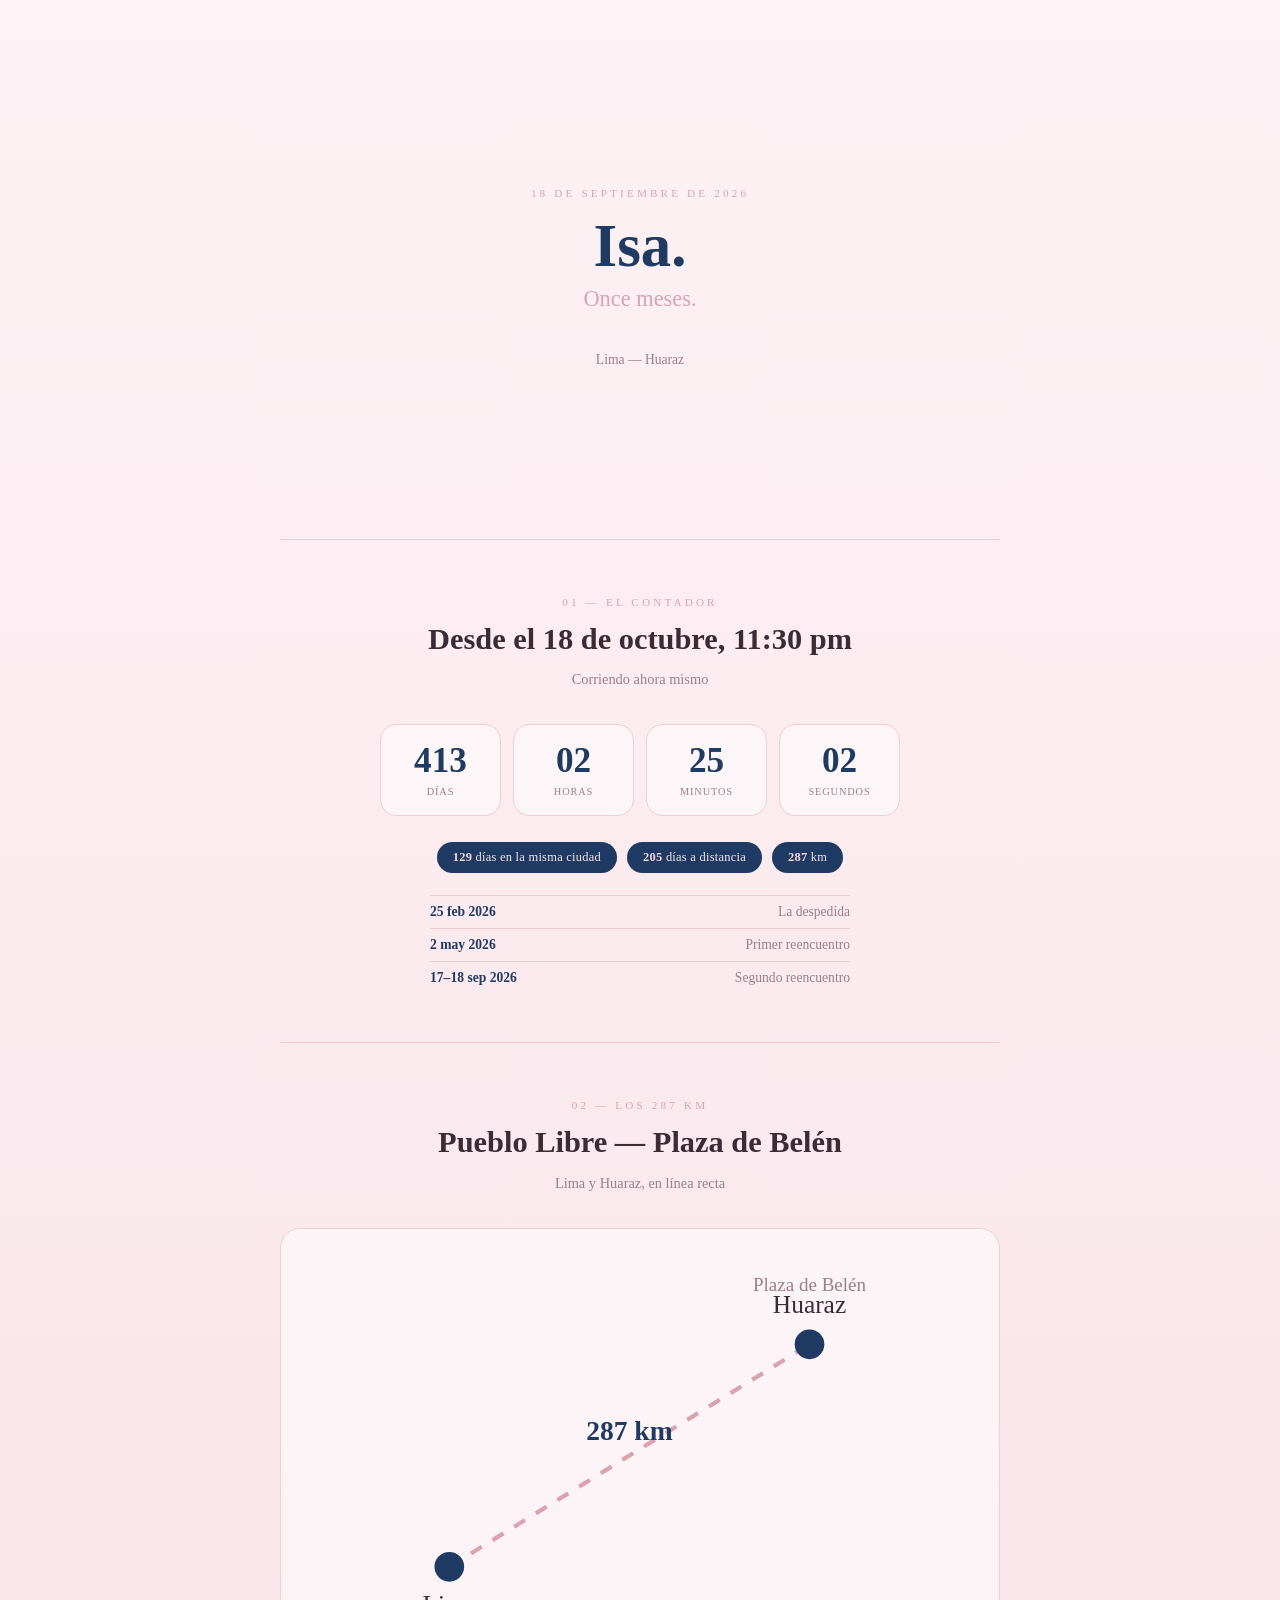
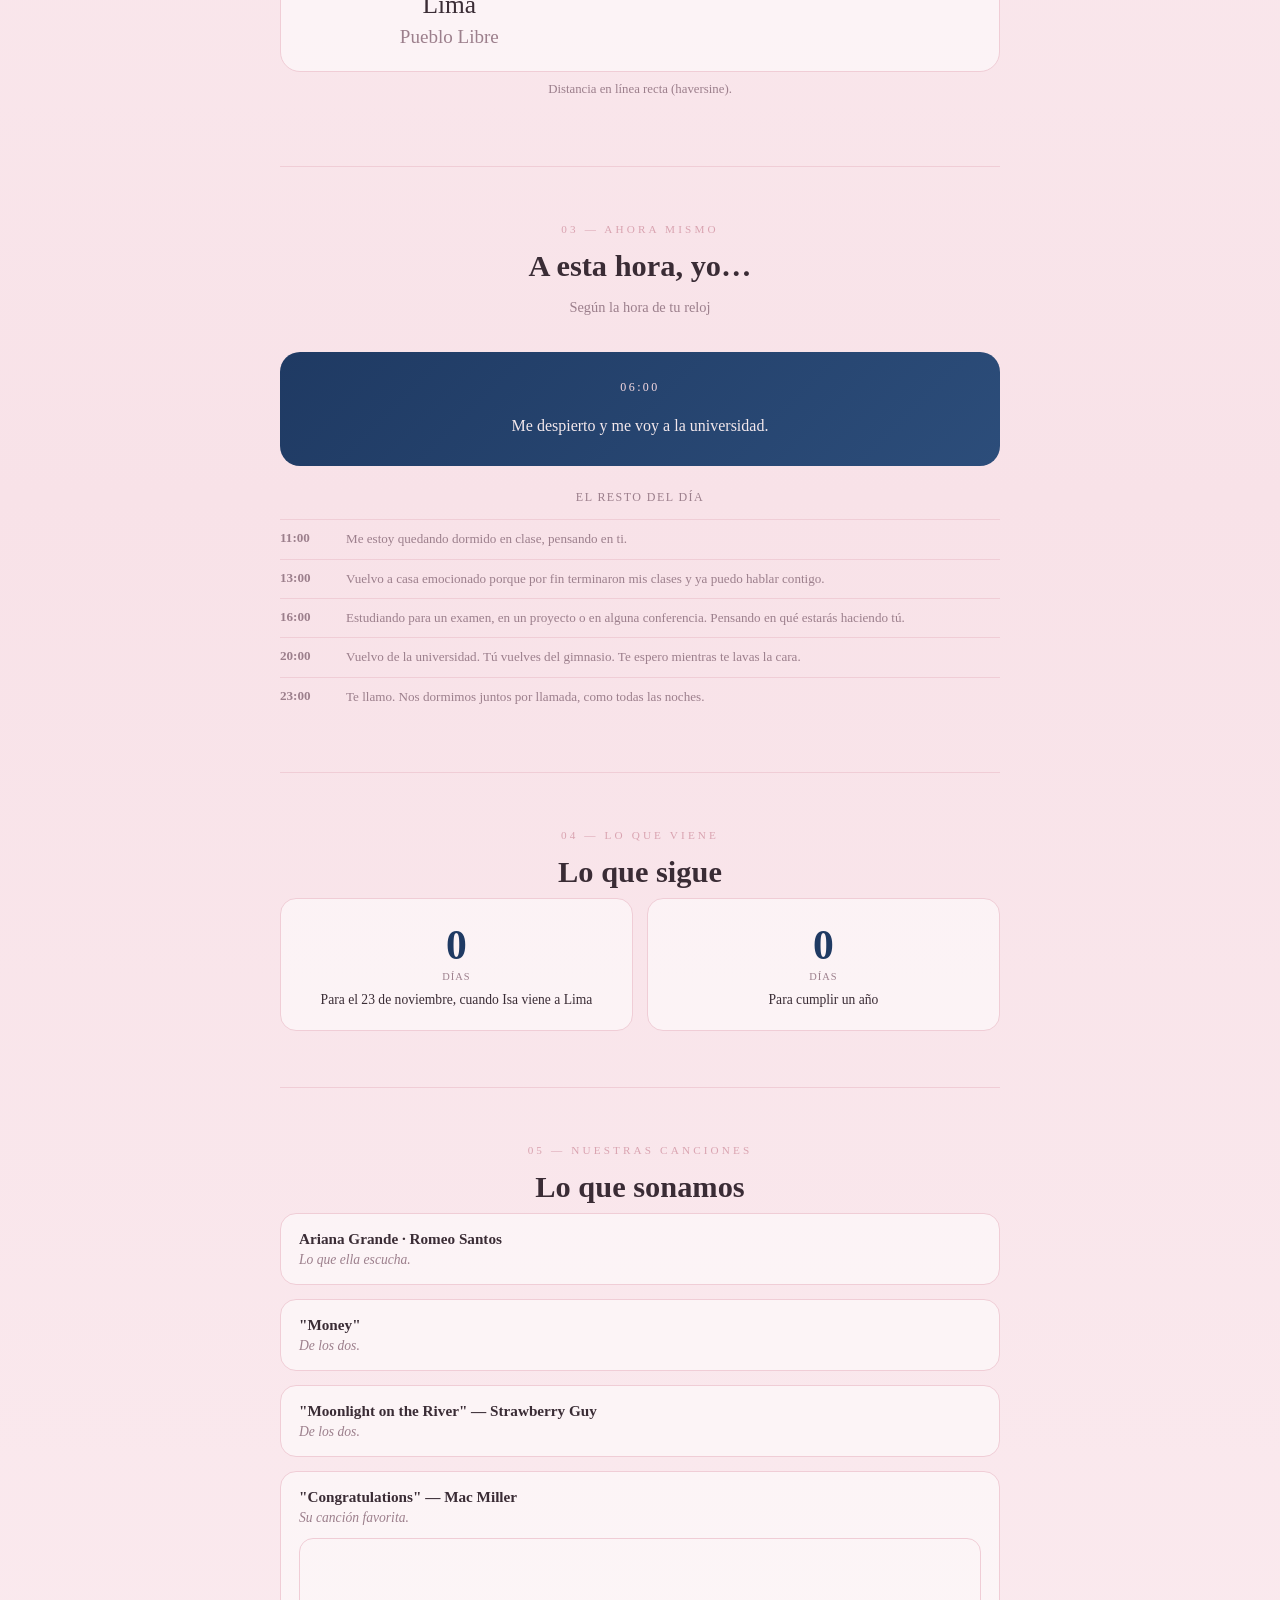
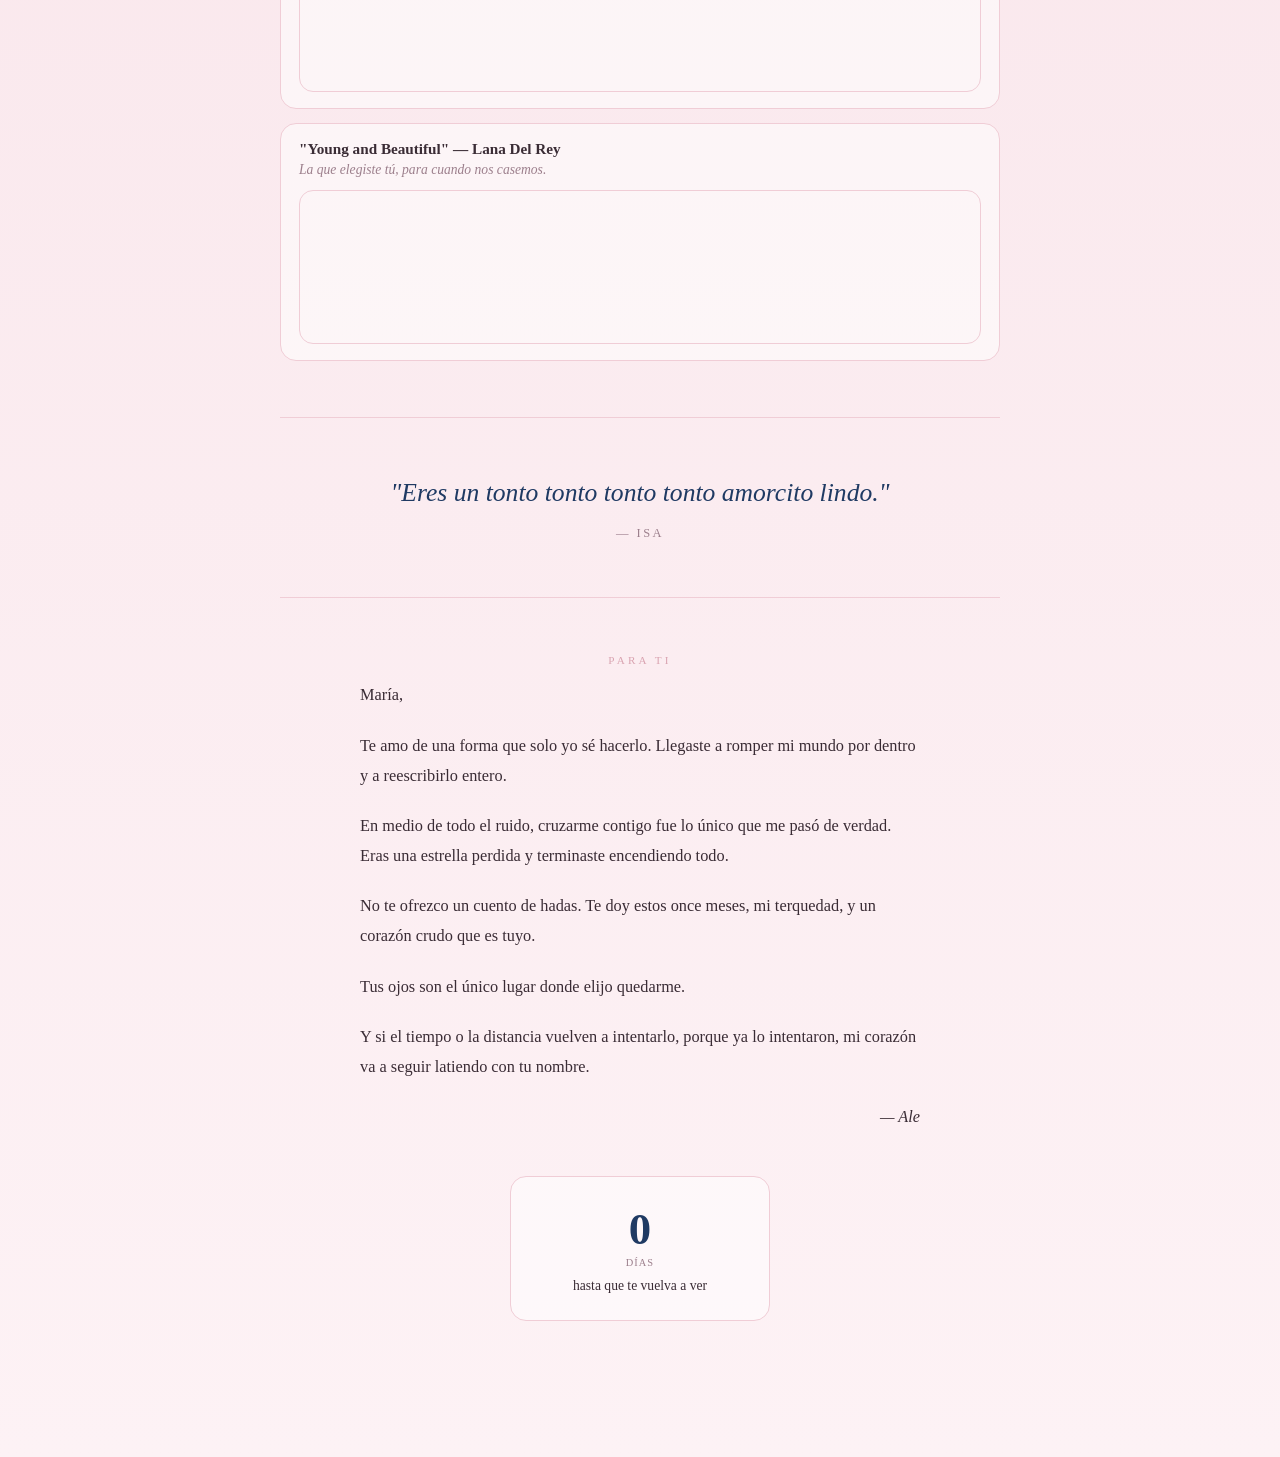
==== index.html @ 58600164 "Rework "ahora mismo" to Ale's side only, add song list, and the letter "Ahora mismo" now shows only " ====
<!DOCTYPE html>
<html lang="es">
<head>
<meta charset="UTF-8">
<meta name="viewport" content="width=device-width, initial-scale=1">
<meta property="og:title" content="Once meses">
<meta property="og:description" content="Para Isa">
<title>Isa — once meses</title>
<style>
  :root{
    --pink-50:#fdf2f5;
    --pink-100:#f8e2e8;
    --pink-border:#f0cdd6;
    --pink-accent:#d9a3b0;
    --ink:#3a2c35;
    --muted:#9c7f8c;
    --blue-deep:#1f3a63;
    --blue-deep-2:#2c4d7a;
    --on-dark-text:#f3e8ec;
    --on-dark-accent:#f6d9e0;
  }
  *{box-sizing:border-box;}
  html,body{margin:0;padding:0;}
  body{
    font-family:'Georgia','Times New Roman',serif;
    background:linear-gradient(180deg,var(--pink-50) 0%,var(--pink-100) 45%,var(--pink-50) 100%);
    color:var(--ink);
    overflow-x:hidden;
    min-height:100vh;
  }

  main{
    max-width:760px;
    margin:0 auto;
    padding:0 20px 80px;
  }

  section{
    padding:56px 0;
    border-bottom:1px solid var(--pink-border);
  }
  section:last-of-type{ border-bottom:none; }

  .eyebrow{
    letter-spacing:0.28em;
    text-transform:uppercase;
    font-size:0.7rem;
    color:var(--pink-accent);
    margin-bottom:14px;
    text-align:center;
  }

  /* ---------- Hero ---------- */
  #hero{
    min-height:60vh;
    display:flex;
    flex-direction:column;
    align-items:center;
    justify-content:center;
    text-align:center;
    padding:60px 0 30px;
  }
  h1.hero-title{
    font-size:clamp(2.4rem,8vw,3.8rem);
    margin:0 0 6px;
    color:var(--blue-deep);
    line-height:1.1;
  }
  .hero-sub{
    font-size:1.4rem;
    color:var(--pink-accent);
    margin:0 0 26px;
  }
  .hero-date{
    font-size:0.85rem;
    color:var(--muted);
  }

  /* ---------- Section headings ---------- */
  h2.section-title{
    text-align:center;
    font-size:clamp(1.4rem,4vw,1.9rem);
    color:var(--ink);
    margin:0 0 8px;
  }
  .section-lead{
    text-align:center;
    color:var(--muted);
    font-size:0.9rem;
    margin-bottom:36px;
  }

  /* ---------- Live counter ---------- */
  #counter-grid{
    display:grid;
    grid-template-columns:repeat(4,1fr);
    gap:12px;
    max-width:520px;
    margin:0 auto;
  }
  .counter-box{
    background:rgba(255,255,255,0.55);
    border:1px solid var(--pink-border);
    border-radius:16px;
    padding:16px 4px;
    text-align:center;
  }
  .counter-num{
    font-size:clamp(1.5rem,5vw,2.2rem);
    font-weight:bold;
    color:var(--blue-deep);
    display:block;
    font-variant-numeric:tabular-nums;
  }
  .counter-label{
    font-size:0.65rem;
    text-transform:uppercase;
    letter-spacing:0.08em;
    color:var(--muted);
    margin-top:4px;
  }
  .fixed-stats{
    display:flex;
    justify-content:center;
    gap:10px;
    flex-wrap:wrap;
    margin-top:26px;
  }
  .fixed-stat{
    background:var(--blue-deep);
    color:var(--on-dark-text);
    border-radius:999px;
    padding:8px 16px;
    font-size:0.78rem;
    letter-spacing:0.02em;
  }
  .fixed-stat b{ color:var(--on-dark-accent); font-variant-numeric:tabular-nums; }

  .hitos-list{
    list-style:none;
    padding:0;
    margin:22px auto 0;
    max-width:420px;
    display:flex;
    flex-direction:column;
    gap:8px;
  }
  .hitos-list li{
    display:flex;
    justify-content:space-between;
    gap:12px;
    font-size:0.85rem;
    border-top:1px solid var(--pink-border);
    padding-top:8px;
  }
  .hitos-list li span:first-child{ color:var(--blue-deep); font-weight:bold; font-variant-numeric:tabular-nums; }
  .hitos-list li span:last-child{ color:var(--muted); text-align:right; }

  /* ---------- Map ---------- */
  .map-wrap{
    background:rgba(255,255,255,0.55);
    border:1px solid var(--pink-border);
    border-radius:20px;
    padding:20px;
  }
  .map-wrap svg{ width:100%; height:auto; display:block; }
  .map-caption{
    text-align:center;
    font-size:0.8rem;
    color:var(--muted);
    margin-top:10px;
  }

  /* ---------- Ahora mismo ---------- */
  .now-current{
    background:linear-gradient(135deg,var(--blue-deep),var(--blue-deep-2));
    border-radius:20px;
    padding:28px 22px;
    color:var(--on-dark-text);
  }
  .now-hour{
    text-align:center;
    font-size:0.75rem;
    letter-spacing:0.2em;
    text-transform:uppercase;
    color:var(--on-dark-accent);
    margin-bottom:18px;
  }
  .now-text{
    margin:0;
    font-size:1rem;
    line-height:1.6;
    text-align:center;
  }
  .now-others{
    margin-top:24px;
  }
  .now-others-title{
    font-size:0.75rem;
    text-transform:uppercase;
    letter-spacing:0.12em;
    color:var(--muted);
    text-align:center;
    margin-bottom:14px;
  }
  .now-row{
    display:grid;
    grid-template-columns:56px 1fr;
    gap:10px;
    align-items:start;
    padding:10px 0;
    border-top:1px solid var(--pink-border);
    font-size:0.82rem;
    color:var(--muted);
  }
  .now-row-hour{
    font-weight:bold;
    font-variant-numeric:tabular-nums;
  }
  .now-row p{ margin:0; line-height:1.4; }

  /* ---------- Canciones ---------- */
  .track-list{
    display:flex;
    flex-direction:column;
    gap:14px;
  }
  .track-item{
    background:rgba(255,255,255,0.55);
    border:1px solid var(--pink-border);
    border-radius:16px;
    padding:16px 18px;
  }
  .track-title{
    font-weight:bold;
    color:var(--ink);
    font-size:0.95rem;
    margin-bottom:4px;
  }
  .track-note{
    color:var(--muted);
    font-size:0.85rem;
    font-style:italic;
  }
  .spotify-embed-wrap{
    border-radius:14px;
    overflow:hidden;
    max-width:100%;
    border:1px solid var(--pink-border);
    margin-top:12px;
  }
  .spotify-embed-wrap iframe{
    width:100%;
    max-width:100%;
    height:152px;
    border:0;
    display:block;
  }

  /* ---------- Lo que viene ---------- */
  .countdown-grid{
    display:grid;
    grid-template-columns:1fr 1fr;
    gap:14px;
  }
  .countdown-box{
    background:rgba(255,255,255,0.55);
    border:1px solid var(--pink-border);
    border-radius:16px;
    padding:22px 14px;
    text-align:center;
  }
  .countdown-num{
    font-size:clamp(1.8rem,6vw,2.6rem);
    font-weight:bold;
    color:var(--blue-deep);
    font-variant-numeric:tabular-nums;
    display:block;
  }
  .countdown-unit{
    font-size:0.65rem;
    text-transform:uppercase;
    letter-spacing:0.1em;
    color:var(--muted);
    margin:2px 0 10px;
  }
  .countdown-label{
    font-size:0.85rem;
    color:var(--ink);
  }

  /* ---------- La carta ---------- */
  .letter-card{
    max-width:560px;
    margin:0 auto;
  }
  .letter-card p{
    font-size:1.02rem;
    line-height:1.85;
    color:var(--ink);
    margin:0 0 20px;
  }
  .letter-sign{
    text-align:right;
    font-style:italic;
    color:var(--blue-deep);
    margin-top:24px;
  }
  .closing-countdown{
    max-width:260px;
    margin:44px auto 0;
    background:rgba(255,255,255,0.55);
    border:1px solid var(--pink-border);
    border-radius:16px;
    padding:26px 18px;
    text-align:center;
  }
  .closing-countdown .countdown-num{
    font-size:clamp(2rem,7vw,2.8rem);
  }

  /* ---------- Frase de Isa ---------- */
  .isa-quote{
    margin:0;
    text-align:center;
    font-style:italic;
    font-size:clamp(1.2rem,4.5vw,1.6rem);
    line-height:1.5;
    color:var(--blue-deep);
    max-width:520px;
    margin:0 auto;
  }
  .quote-attr{
    text-align:center;
    margin:14px 0 0;
    font-size:0.78rem;
    text-transform:uppercase;
    letter-spacing:0.2em;
    color:var(--muted);
  }

  @media (max-width:480px){
    .now-row{ grid-template-columns:44px 1fr; }
  }
</style>
</head>
<body>

<main>

  <!-- ================= HERO (mínimo, de contexto) ================= -->
  <section id="hero">
    <div class="eyebrow">18 de septiembre de 2026</div>
    <h1 class="hero-title">Isa.</h1>
    <p class="hero-sub">Once meses.</p>
    <p class="hero-date">Lima — Huaraz</p>
  </section>

  <!-- ================= CONTADOR EN VIVO + CIFRAS FIJAS ================= -->
  <section id="counter">
    <div class="eyebrow">01 — El contador</div>
    <h2 class="section-title">Desde el 18 de octubre, 11:30 pm</h2>
    <p class="section-lead">Corriendo ahora mismo</p>
    <div id="counter-grid">
      <div class="counter-box"><span class="counter-num" id="c-days">—</span><span class="counter-label">Días</span></div>
      <div class="counter-box"><span class="counter-num" id="c-hours">—</span><span class="counter-label">Horas</span></div>
      <div class="counter-box"><span class="counter-num" id="c-mins">—</span><span class="counter-label">Minutos</span></div>
      <div class="counter-box"><span class="counter-num" id="c-secs">—</span><span class="counter-label">Segundos</span></div>
    </div>
    <div class="fixed-stats">
      <span class="fixed-stat"><b id="stat-same">129</b> días en la misma ciudad</span>
      <span class="fixed-stat"><b id="stat-far">205</b> días a distancia</span>
      <span class="fixed-stat"><b id="stat-km">287</b> km</span>
    </div>
    <ul class="hitos-list">
      <li><span>25 feb 2026</span><span>La despedida</span></li>
      <li><span>2 may 2026</span><span>Primer reencuentro</span></li>
      <li><span>17–18 sep 2026</span><span>Segundo reencuentro</span></li>
    </ul>
  </section>

  <!-- ================= MAPA ================= -->
  <section id="map">
    <div class="eyebrow">02 — Los 287 km</div>
    <h2 class="section-title">Pueblo Libre — Plaza de Belén</h2>
    <p class="section-lead">Lima y Huaraz, en línea recta</p>
    <div class="map-wrap">
      <svg viewBox="0 0 320 190" xmlns="http://www.w3.org/2000/svg" role="img" aria-label="Mapa esquemático entre Lima y Huaraz, 287 kilómetros de distancia">
        <line x1="70" y1="150" x2="240" y2="45" stroke="#d9a3b0" stroke-width="2" stroke-dasharray="6 6"/>
        <circle cx="70" cy="150" r="7" fill="#1f3a63"/>
        <circle cx="240" cy="45" r="7" fill="#1f3a63"/>
        <text x="70" y="172" text-anchor="middle" font-family="Georgia, serif" font-size="12" fill="#3a2c35">Lima</text>
        <text x="70" y="186" text-anchor="middle" font-family="Georgia, serif" font-size="9" fill="#9c7f8c">Pueblo Libre</text>
        <text x="240" y="30" text-anchor="middle" font-family="Georgia, serif" font-size="12" fill="#3a2c35">Huaraz</text>
        <text x="240" y="20" text-anchor="middle" font-family="Georgia, serif" font-size="9" fill="#9c7f8c">Plaza de Belén</text>
        <text id="map-distance-label" x="155" y="90" text-anchor="middle" font-family="Georgia, serif" font-size="13" font-weight="bold" fill="#1f3a63">287 km</text>
      </svg>
    </div>
    <p class="map-caption">Distancia en línea recta (haversine).</p>
  </section>

  <!-- ================= AHORA MISMO ================= -->
  <!-- Solo el lado de Ale, a pedido suyo: no sabe con certeza qué hace Isa a
       cada hora y no quiere inventarlo. La constante es que piensa en ella. -->
  <section id="now">
    <div class="eyebrow">03 — Ahora mismo</div>
    <h2 class="section-title">A esta hora, yo…</h2>
    <p class="section-lead">Según la hora de tu reloj</p>
    <div class="now-current">
      <div class="now-hour" id="now-hour-label">—</div>
      <p class="now-text" id="now-texto">—</p>
    </div>
    <div class="now-others">
      <div class="now-others-title">El resto del día</div>
      <div id="now-others-list"></div>
    </div>
  </section>

  <!-- ================= LO QUE VIENE ================= -->
  <!-- Prohibición 0b del briefing: nada de los planes de la visita de noviembre,
       ni insinuado. Solo se muestra la fecha y los días que faltan. -->
  <section id="whats-next">
    <div class="eyebrow">04 — Lo que viene</div>
    <h2 class="section-title">Lo que sigue</h2>
    <div class="countdown-grid">
      <div class="countdown-box">
        <span class="countdown-num" id="cd-reunion">—</span>
        <div class="countdown-unit">días</div>
        <div class="countdown-label">Para el 23 de noviembre, cuando Isa viene a Lima</div>
      </div>
      <div class="countdown-box">
        <span class="countdown-num" id="cd-anio">—</span>
        <div class="countdown-unit">días</div>
        <div class="countdown-label">Para cumplir un año</div>
      </div>
    </div>
  </section>

  <!-- ================= CANCIONES ================= -->
  <!-- Track IDs de Spotify verificados uno por uno. "Money" y "Moonlight on the
       River" (Strawberry Guy) no se pudieron confirmar con certeza en Spotify
       (hay varios títulos iguales de otros artistas), así que quedan como texto
       en vez de arriesgar un embed equivocado. Sin autoplay en ningún caso. -->
  <section id="music">
    <div class="eyebrow">05 — Nuestras canciones</div>
    <h2 class="section-title">Lo que sonamos</h2>
    <div class="track-list">
      <div class="track-item">
        <div class="track-title">Ariana Grande · Romeo Santos</div>
        <div class="track-note">Lo que ella escucha.</div>
      </div>
      <!-- [PENDIENTE] No se pudo confirmar con certeza cuál "Money" en Spotify
           (hay varias canciones con ese título, de distintos artistas). -->
      <div class="track-item">
        <div class="track-title">"Money"</div>
        <div class="track-note">De los dos.</div>
      </div>
      <!-- [PENDIENTE] No se encontró con certeza esta canción de Strawberry Guy
           en Spotify (aparece una de Mac DeMarco con el mismo nombre, pero es
           de otro artista). Confirmar el link exacto antes de publicar. -->
      <div class="track-item">
        <div class="track-title">"Moonlight on the River" — Strawberry Guy</div>
        <div class="track-note">De los dos.</div>
      </div>
      <div class="track-item">
        <div class="track-title">"Congratulations" — Mac Miller</div>
        <div class="track-note">Su canción favorita.</div>
        <div class="spotify-embed-wrap">
          <iframe
            src="https://open.spotify.com/embed/track/0ZgD0Gm06UGqQhbaBfKG9Z"
            width="100%" height="152" frameborder="0"
            allow="encrypted-media" loading="lazy"
            title="Congratulations (feat. Bilal) — Mac Miller, en Spotify">
          </iframe>
        </div>
      </div>
      <div class="track-item">
        <div class="track-title">"Young and Beautiful" — Lana Del Rey</div>
        <div class="track-note">La que elegiste tú, para cuando nos casemos.</div>
        <div class="spotify-embed-wrap">
          <iframe
            src="https://open.spotify.com/embed/track/21EyMVJf9gq0nIfaBhSGiF"
            width="100%" height="152" frameborder="0"
            allow="encrypted-media" loading="lazy"
            title="Young and Beautiful — Lana Del Rey, en Spotify">
          </iframe>
        </div>
      </div>
    </div>
  </section>

  <!-- ================= FRASE DE ISA ================= -->
  <!-- Briefing sección 6: frase textual de Isa, tal cual la escribió por WhatsApp.
       No corregir puntuación ni repeticiones. -->
  <section id="quote">
    <blockquote class="isa-quote">"Eres un tonto tonto tonto tonto amorcito lindo."</blockquote>
    <p class="quote-attr">— Isa</p>
  </section>

  <!-- ================= LA CARTA (cierre de la página) ================= -->
  <!-- Texto final dado por Ale tal cual, sin editar. -->
  <section id="letter">
    <div class="eyebrow">Para ti</div>
    <div class="letter-card">
      <p>María,</p>
      <p>Te amo de una forma que solo yo sé hacerlo. Llegaste a romper mi mundo por dentro y a reescribirlo entero.</p>
      <p>En medio de todo el ruido, cruzarme contigo fue lo único que me pasó de verdad. Eras una estrella perdida y terminaste encendiendo todo.</p>
      <p>No te ofrezco un cuento de hadas. Te doy estos once meses, mi terquedad, y un corazón crudo que es tuyo.</p>
      <p>Tus ojos son el único lugar donde elijo quedarme.</p>
      <p>Y si el tiempo o la distancia vuelven a intentarlo, porque ya lo intentaron, mi corazón va a seguir latiendo con tu nombre.</p>
      <p class="letter-sign">— Ale</p>
    </div>
    <div class="closing-countdown">
      <span class="countdown-num" id="cd-closing">—</span>
      <div class="countdown-unit">días</div>
      <div class="countdown-label">hasta que te vuelva a ver</div>
    </div>
  </section>

</main>

<script>
  // ---------------------------------------------------------------
  // Datos duros del briefing (no recalcular, no redondear distinto)
  // ---------------------------------------------------------------
  const LIMA   = { lat: -12.0728, lon: -77.0680 }; // Pueblo Libre
  const HUARAZ = { lat:  -9.5320, lon: -77.5295 }; // Plaza de Belén
  // Distancia en línea recta (haversine): 287.0 km / 286 985 metros
  const DISTANCIA_KM = 287.0;
  const DIAS_MISMA_CIUDAD = 129;
  const DIAS_DISTANCIA = 205;

  document.getElementById('stat-same').textContent = DIAS_MISMA_CIUDAD;
  document.getElementById('stat-far').textContent = DIAS_DISTANCIA;
  document.getElementById('stat-km').textContent = DISTANCIA_KM.toFixed(0);
  document.getElementById('map-distance-label').textContent = DISTANCIA_KM.toFixed(0) + ' km';

  // ---------------------------------------------------------------
  // Contador en vivo, desde el inicio de la relación, hora de Perú fija
  // ---------------------------------------------------------------
  const START = new Date('2025-10-18T23:30:00-05:00');

  function pad(n){ return String(n).padStart(2,'0'); }

  function updateMainCounter(){
    const now = new Date();
    let diffMs = now - START;
    if(diffMs < 0) diffMs = 0;
    const totalSeconds = Math.floor(diffMs / 1000);
    const days = Math.floor(totalSeconds / 86400);
    const hours = Math.floor((totalSeconds % 86400) / 3600);
    const mins = Math.floor((totalSeconds % 3600) / 60);
    const secs = totalSeconds % 60;
    document.getElementById('c-days').textContent = days;
    document.getElementById('c-hours').textContent = pad(hours);
    document.getElementById('c-mins').textContent = pad(mins);
    document.getElementById('c-secs').textContent = pad(secs);
  }
  updateMainCounter(); // valor calculado de inmediato, sin esperar el primer setInterval
  setInterval(updateMainCounter, 1000);

  // ---------------------------------------------------------------
  // Ahora mismo — solo el lado de Ale (a pedido suyo), según la hora
  // real del visitante. La constante en cada bloque: piensa en ella.
  // ---------------------------------------------------------------
  const rutina = [
    { hora: 6,  texto: "Me despierto y me voy a la universidad." },
    { hora: 11, texto: "Me estoy quedando dormido en clase, pensando en ti." },
    { hora: 13, texto: "Vuelvo a casa emocionado porque por fin terminaron mis clases y ya puedo hablar contigo." },
    { hora: 16, texto: "Estudiando para un examen, en un proyecto o en alguna conferencia. Pensando en qué estarás haciendo tú." },
    { hora: 20, texto: "Vuelvo de la universidad. Tú vuelves del gimnasio. Te espero mientras te lavas la cara." },
    { hora: 23, texto: "Te llamo. Nos dormimos juntos por llamada, como todas las noches." },
  ];

  function getCurrentBlock(h){
    let current = rutina[rutina.length - 1]; // antes de las 6am sigue corriendo el bloque de las 23:00
    for(let i = 0; i < rutina.length; i++){
      if(rutina[i].hora <= h) current = rutina[i];
      else break;
    }
    return current;
  }

  function renderNow(){
    const h = new Date().getHours();
    const current = getCurrentBlock(h);

    document.getElementById('now-hour-label').textContent = pad(current.hora) + ':00';
    document.getElementById('now-texto').textContent = current.texto;

    const othersEl = document.getElementById('now-others-list');
    othersEl.innerHTML = '';
    rutina.filter(r => r.hora !== current.hora).forEach(r => {
      const row = document.createElement('div');
      row.className = 'now-row';
      const hourEl = document.createElement('div');
      hourEl.className = 'now-row-hour';
      hourEl.textContent = pad(r.hora) + ':00';
      const textEl = document.createElement('p');
      textEl.textContent = r.texto;
      row.appendChild(hourEl);
      row.appendChild(textEl);
      othersEl.appendChild(row);
    });
  }
  renderNow();
  setInterval(renderNow, 60 * 1000);

  // ---------------------------------------------------------------
  // Lo que viene — cuentas regresivas, fechas confirmadas del briefing
  // ---------------------------------------------------------------
  const REENCUENTRO = new Date('2026-11-23T00:00:00-05:00');
  const UN_ANIO = new Date('2026-10-18T23:30:00-05:00');

  function daysUntil(target){
    const now = new Date();
    const diff = target - now;
    if(diff <= 0) return 0;
    return Math.ceil(diff / (1000 * 60 * 60 * 24));
  }

  function updateCountdowns(){
    document.getElementById('cd-reunion').textContent = daysUntil(REENCUENTRO);
    document.getElementById('cd-anio').textContent = daysUntil(UN_ANIO);
    document.getElementById('cd-closing').textContent = daysUntil(REENCUENTRO);
  }
  updateCountdowns();
  setInterval(updateCountdowns, 60 * 1000);
</script>

</body>
</html>
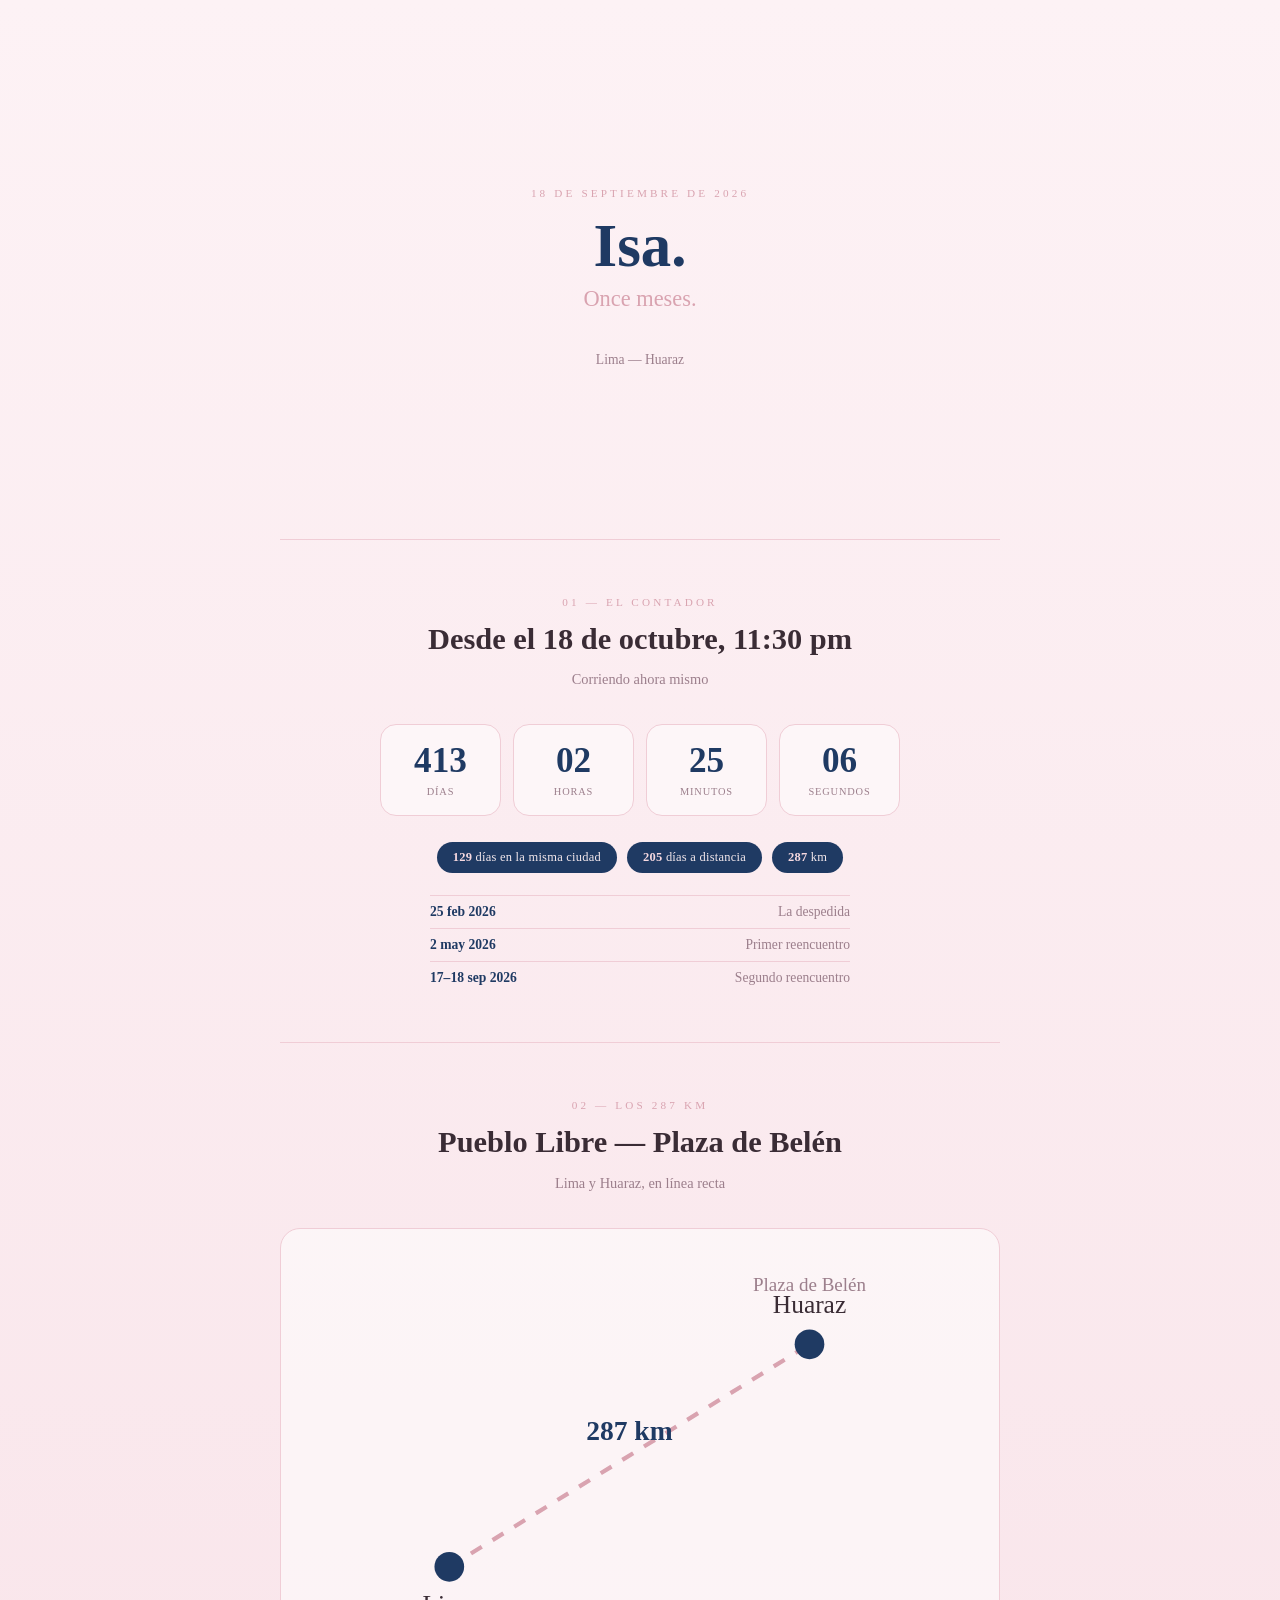
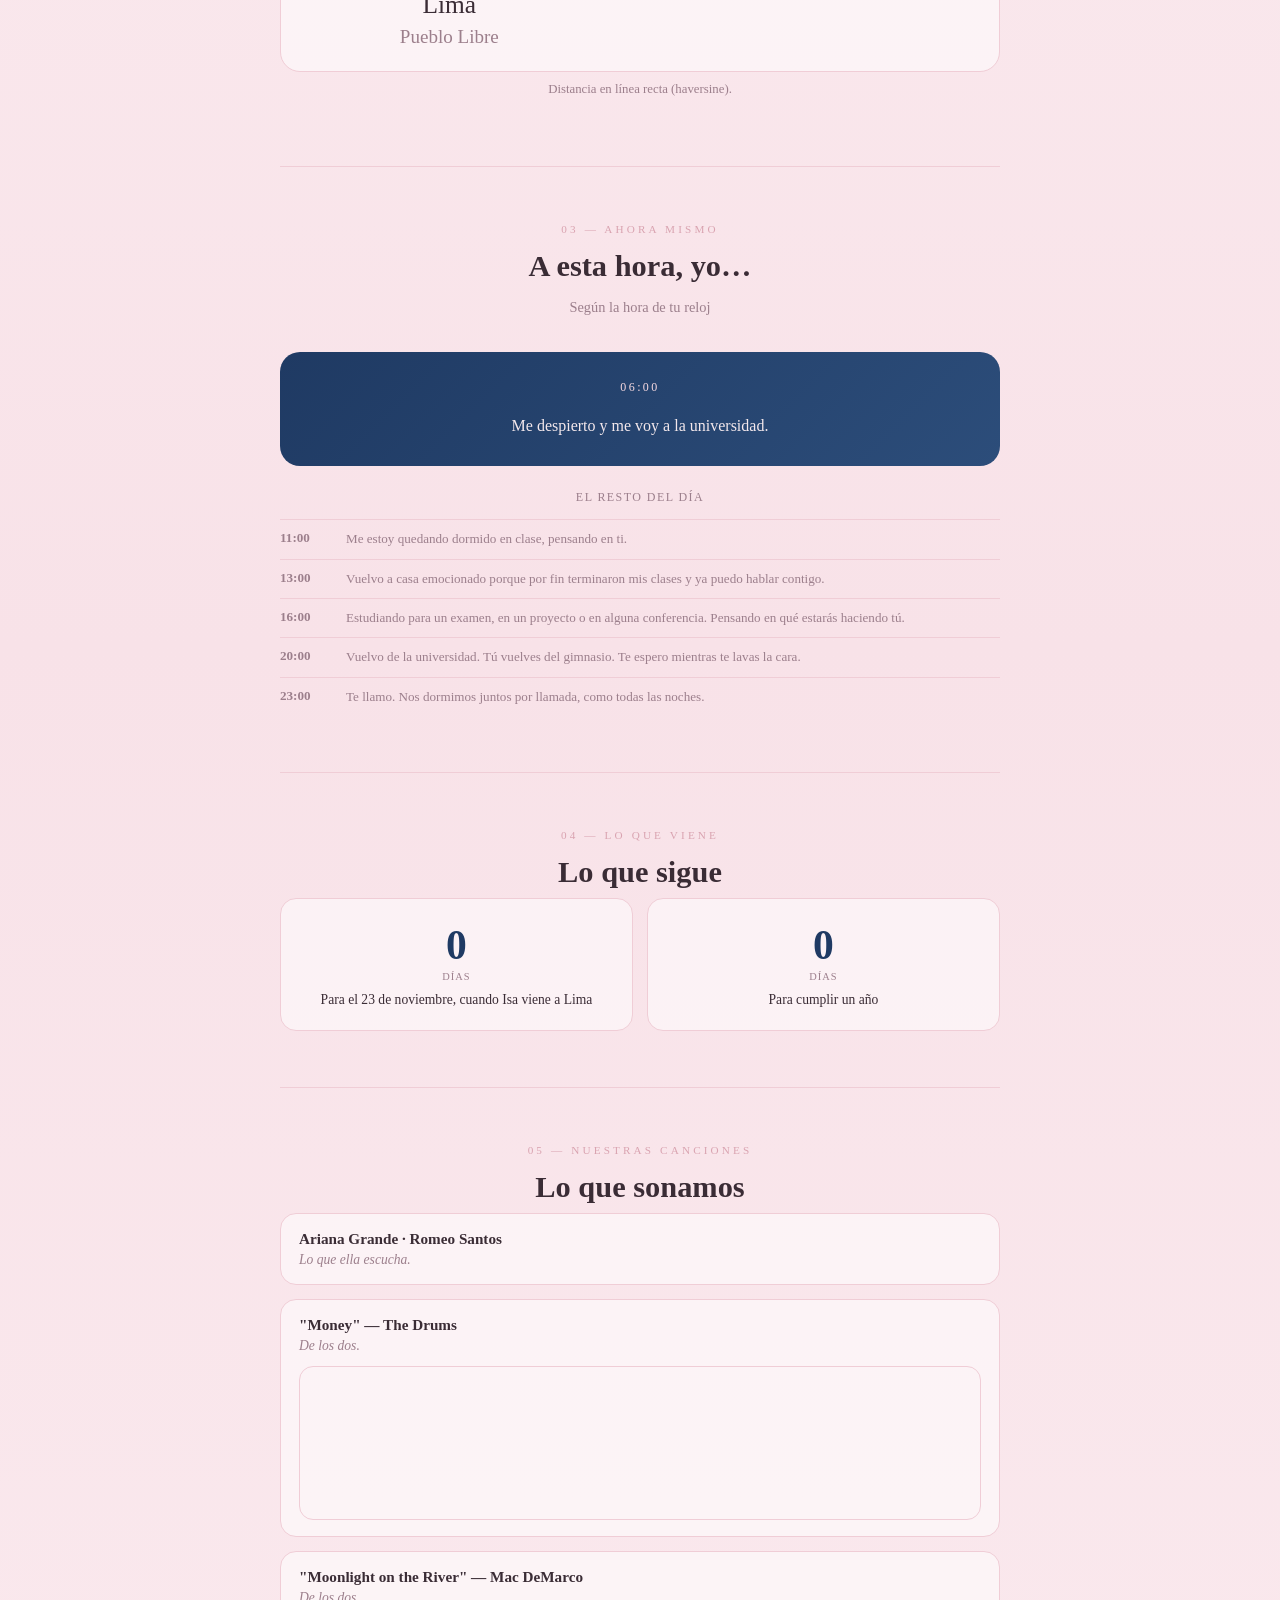
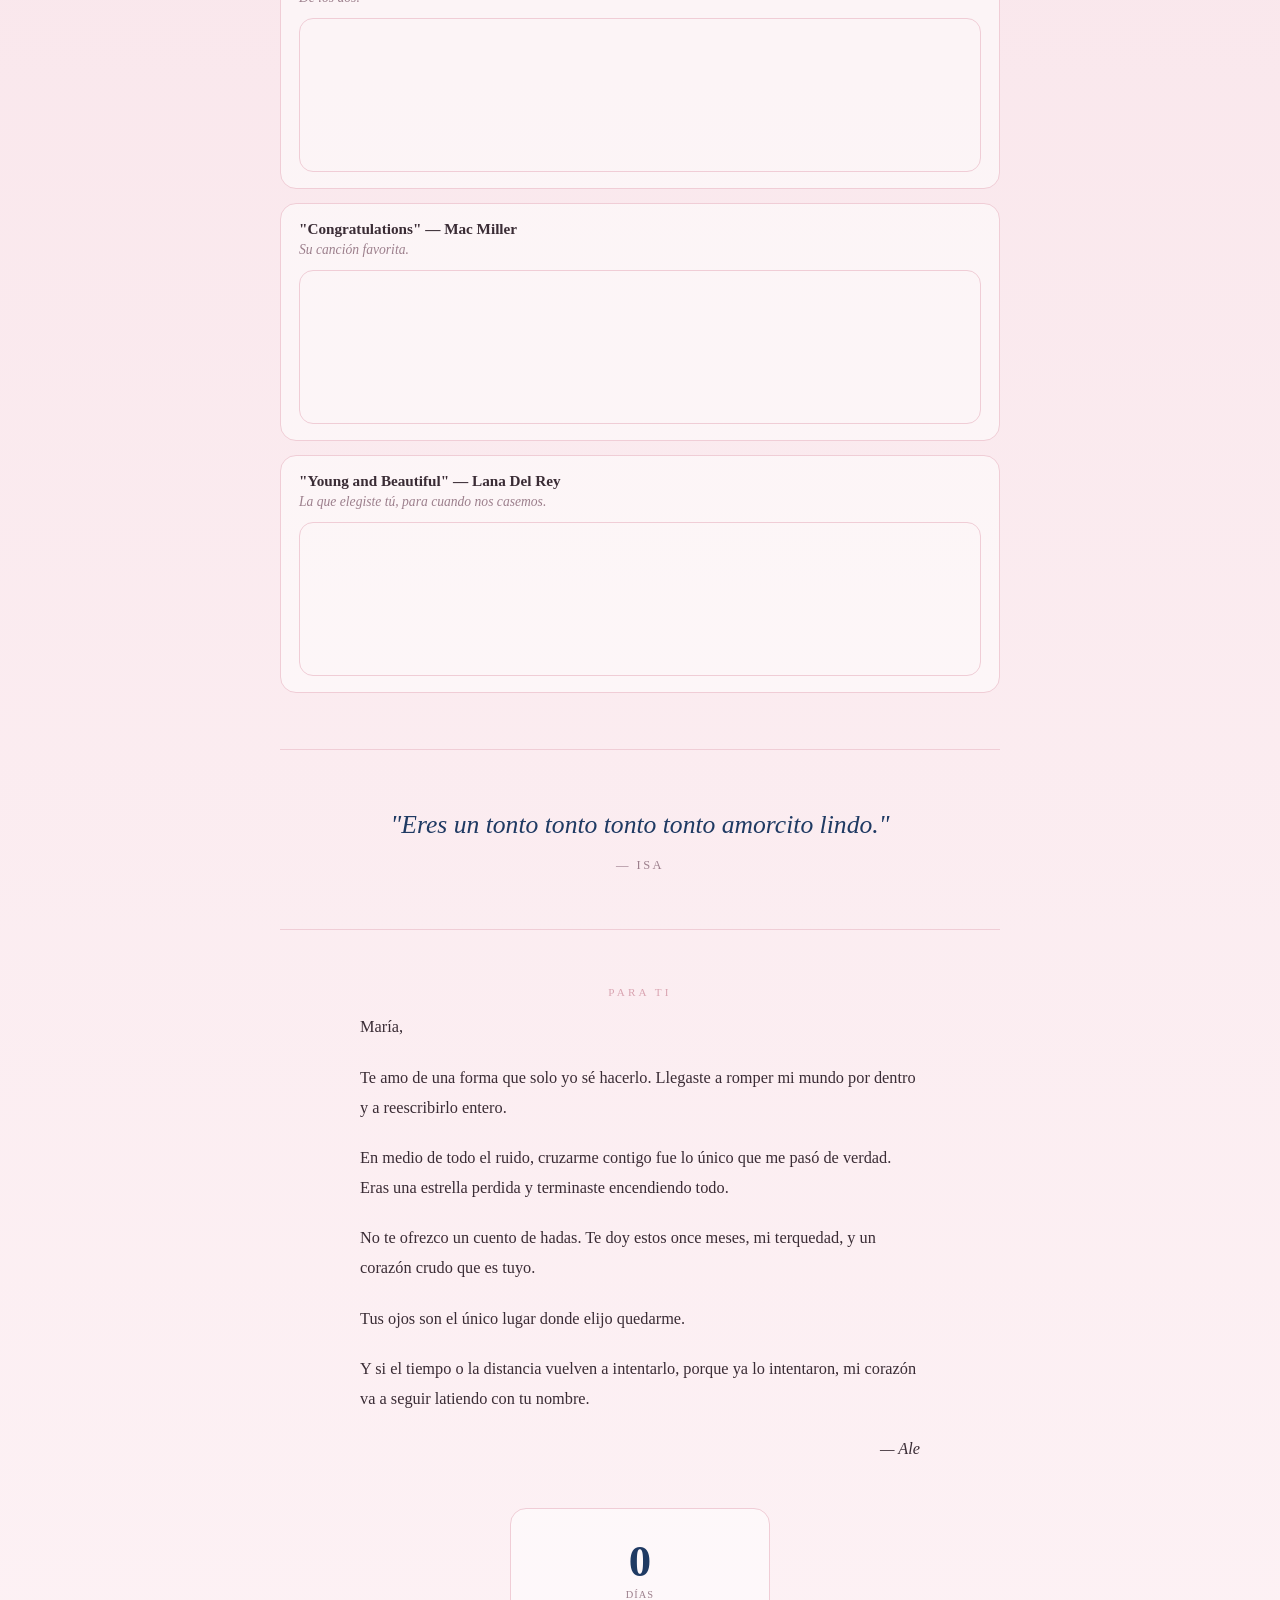
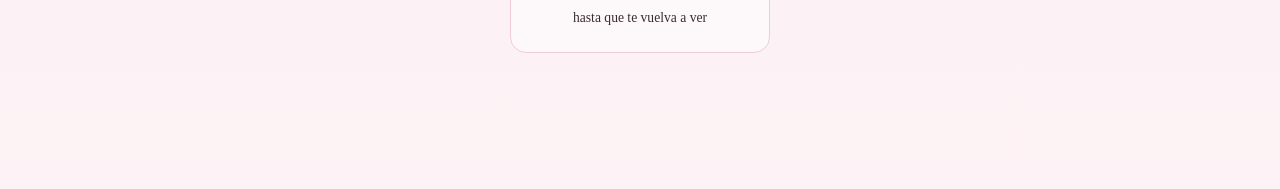
==== commit ace11a41: "Confirm artists for the two remaining tracks and embed them "Moonlight on the River" is Mac DeMarco'" ====
--- a/index.html
+++ b/index.html
@@ -437,10 +437,7 @@
   </section>
 
   <!-- ================= CANCIONES ================= -->
-  <!-- Track IDs de Spotify verificados uno por uno. "Money" y "Moonlight on the
-       River" (Strawberry Guy) no se pudieron confirmar con certeza en Spotify
-       (hay varios títulos iguales de otros artistas), así que quedan como texto
-       en vez de arriesgar un embed equivocado. Sin autoplay en ningún caso. -->
+  <!-- Track IDs de Spotify verificados uno por uno. Sin autoplay en ningún caso. -->
   <section id="music">
     <div class="eyebrow">05 — Nuestras canciones</div>
     <h2 class="section-title">Lo que sonamos</h2>
@@ -449,18 +446,29 @@
         <div class="track-title">Ariana Grande · Romeo Santos</div>
         <div class="track-note">Lo que ella escucha.</div>
       </div>
-      <!-- [PENDIENTE] No se pudo confirmar con certeza cuál "Money" en Spotify
-           (hay varias canciones con ese título, de distintos artistas). -->
       <div class="track-item">
-        <div class="track-title">"Money"</div>
+        <div class="track-title">"Money" — The Drums</div>
         <div class="track-note">De los dos.</div>
+        <div class="spotify-embed-wrap">
+          <iframe
+            src="https://open.spotify.com/embed/track/6ZaBcBJgeF83dFQZoMfXDk"
+            width="100%" height="152" frameborder="0"
+            allow="encrypted-media" loading="lazy"
+            title="Money — The Drums, en Spotify">
+          </iframe>
+        </div>
       </div>
-      <!-- [PENDIENTE] No se encontró con certeza esta canción de Strawberry Guy
-           en Spotify (aparece una de Mac DeMarco con el mismo nombre, pero es
-           de otro artista). Confirmar el link exacto antes de publicar. -->
       <div class="track-item">
-        <div class="track-title">"Moonlight on the River" — Strawberry Guy</div>
+        <div class="track-title">"Moonlight on the River" — Mac DeMarco</div>
         <div class="track-note">De los dos.</div>
+        <div class="spotify-embed-wrap">
+          <iframe
+            src="https://open.spotify.com/embed/track/2fhOljbX79loRcdl47SFye"
+            width="100%" height="152" frameborder="0"
+            allow="encrypted-media" loading="lazy"
+            title="Moonlight on the River — Mac DeMarco, en Spotify">
+          </iframe>
+        </div>
       </div>
       <div class="track-item">
         <div class="track-title">"Congratulations" — Mac Miller</div>
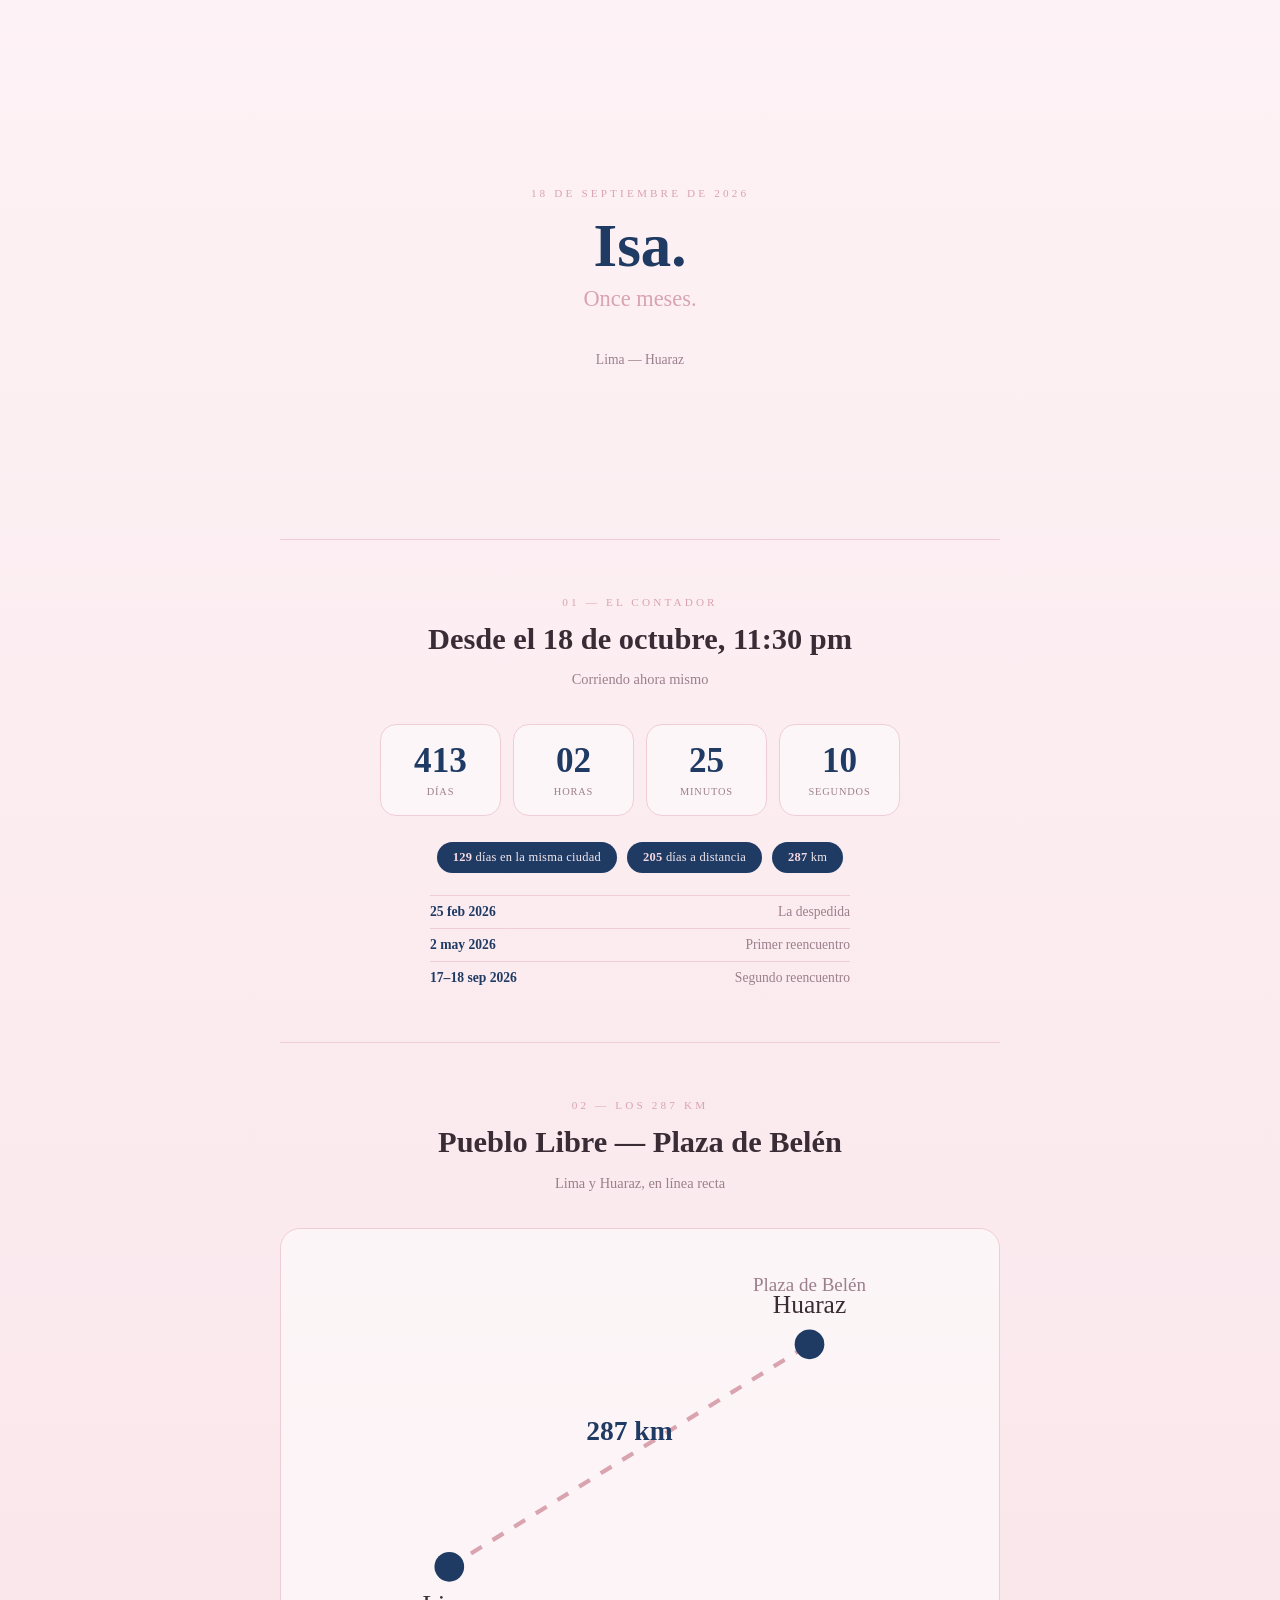
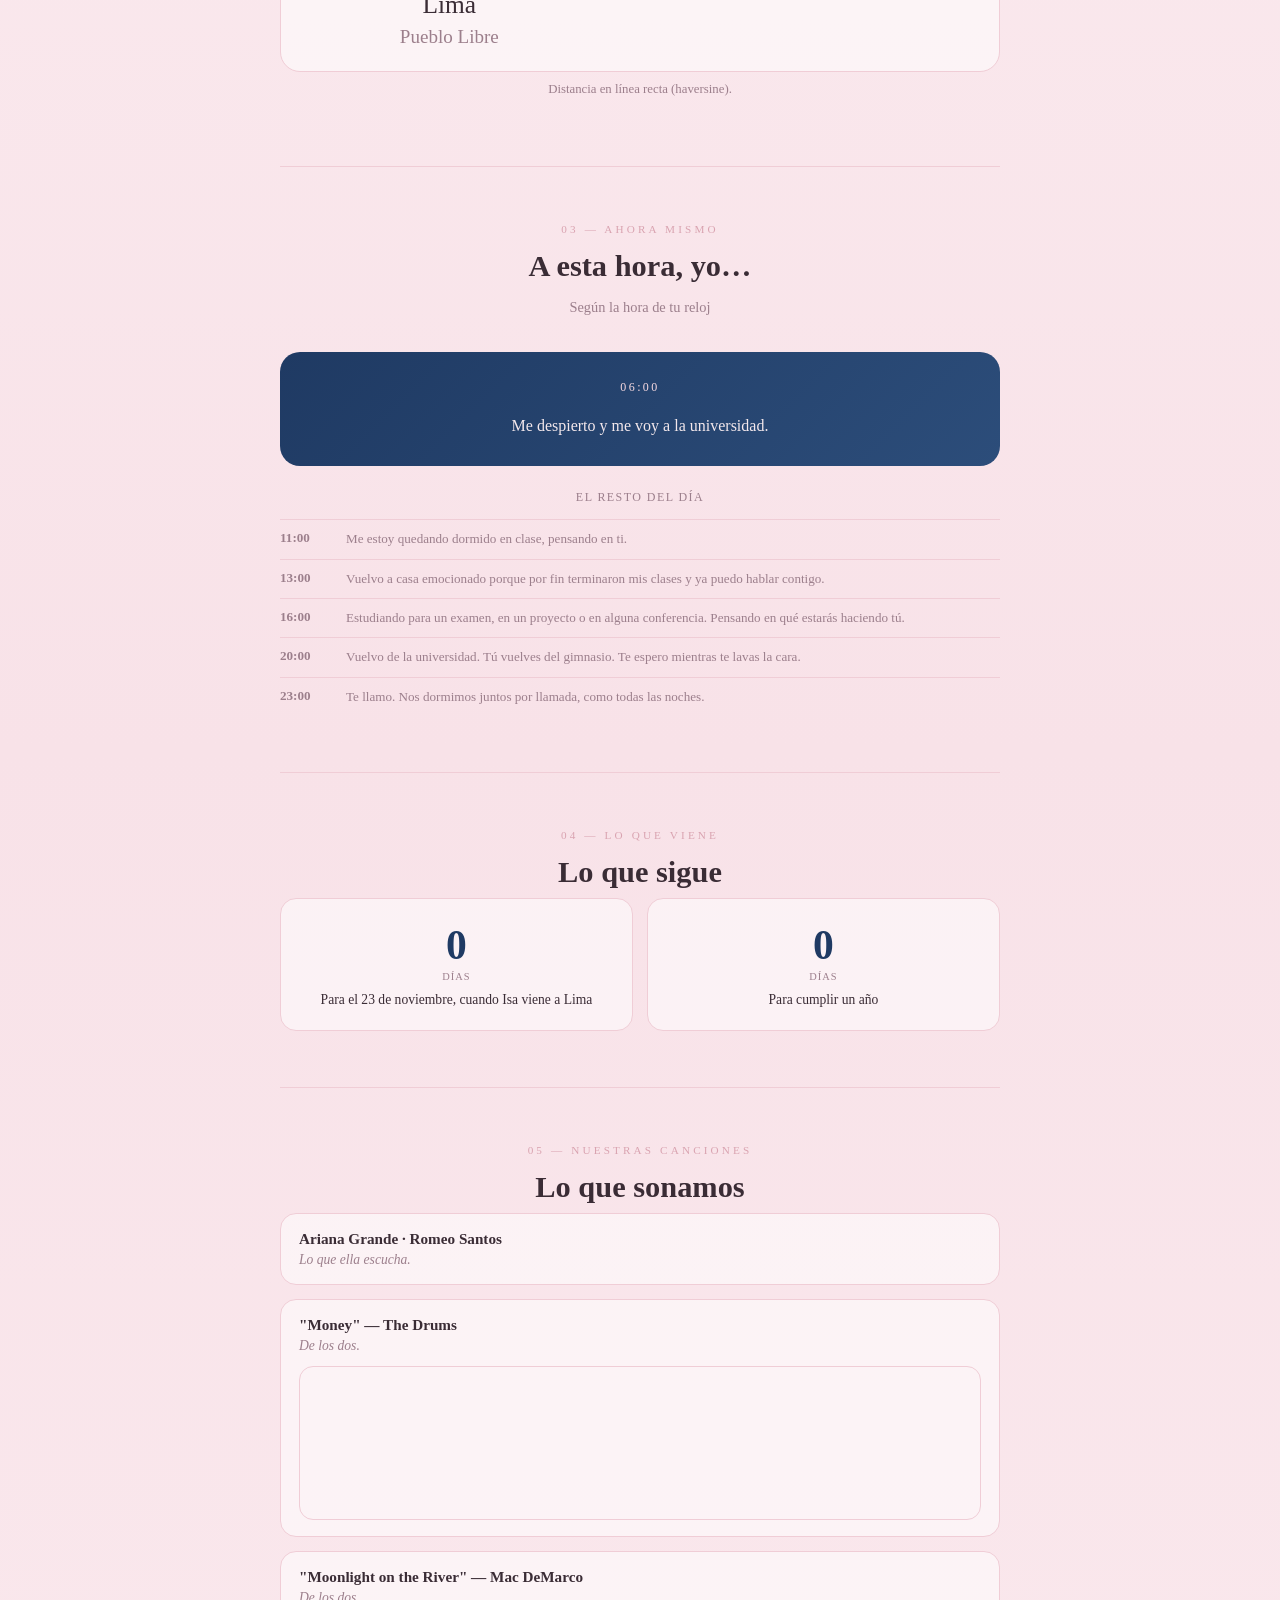
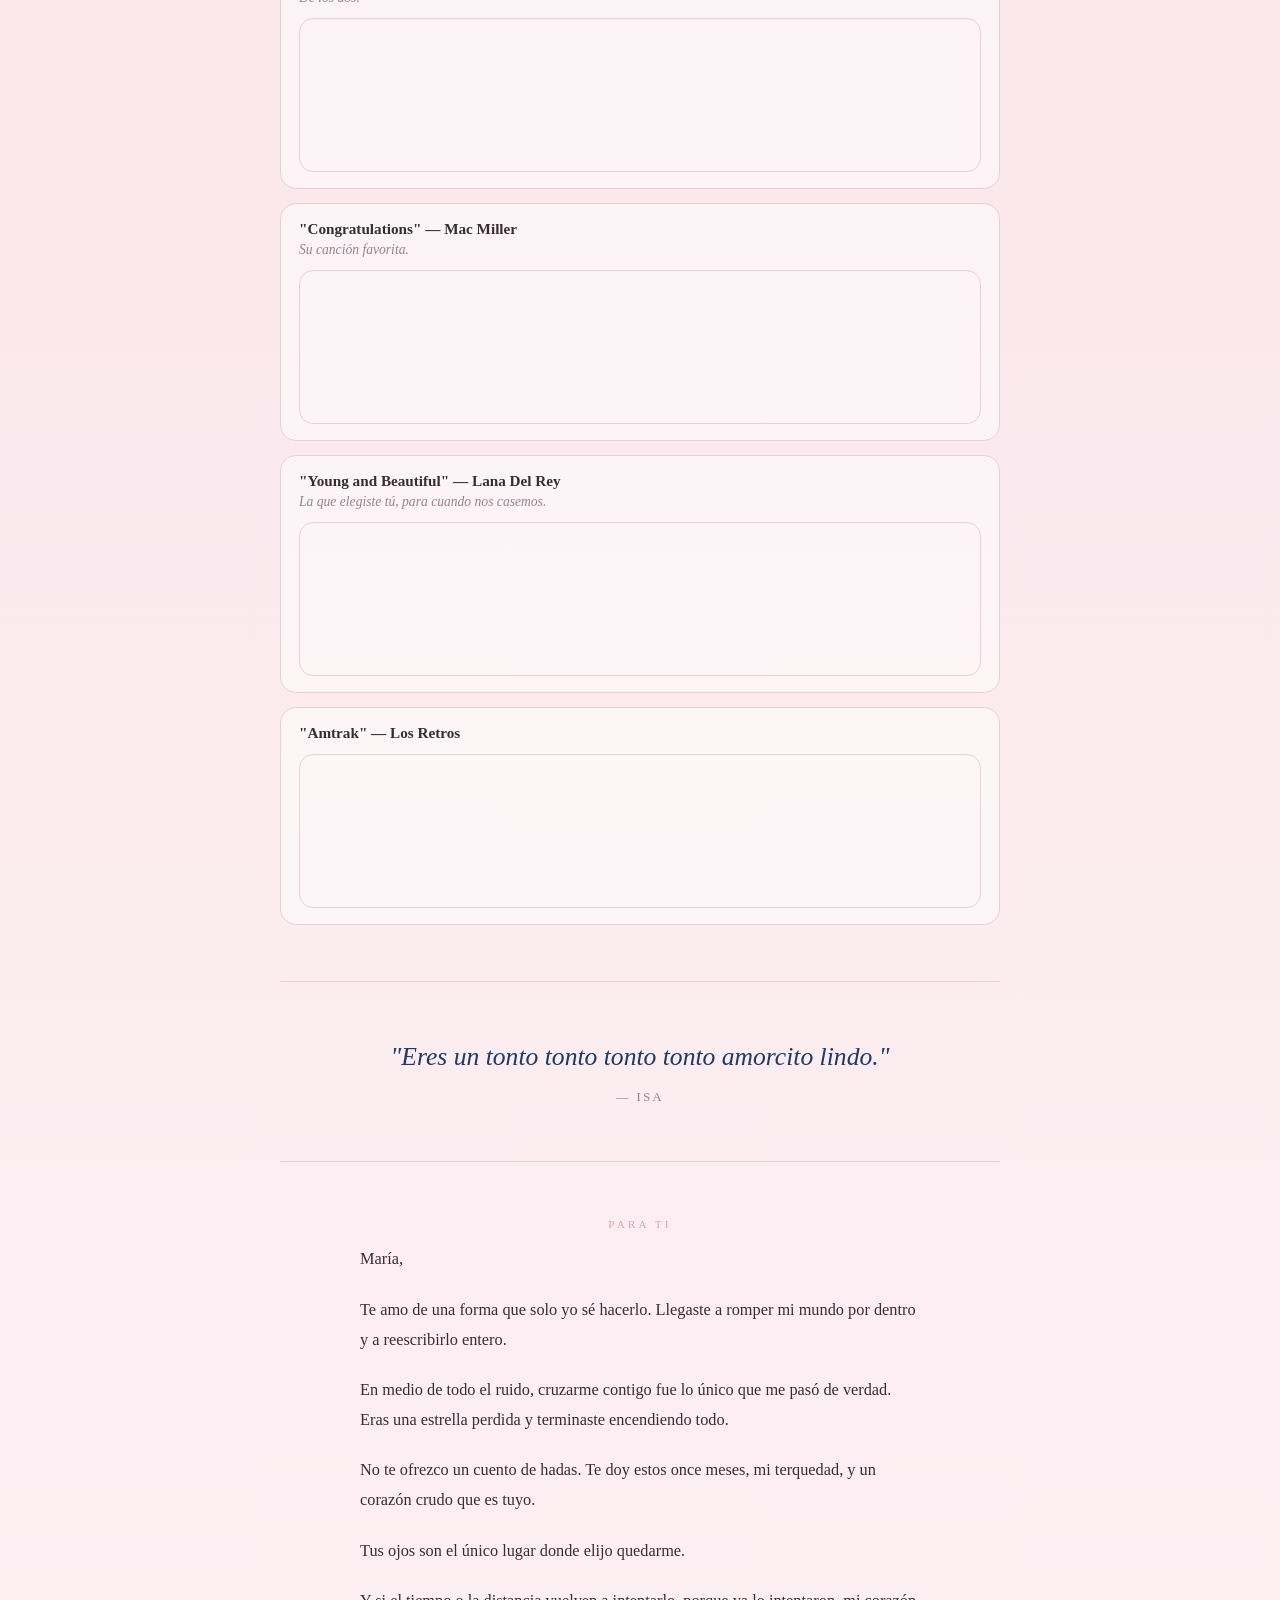
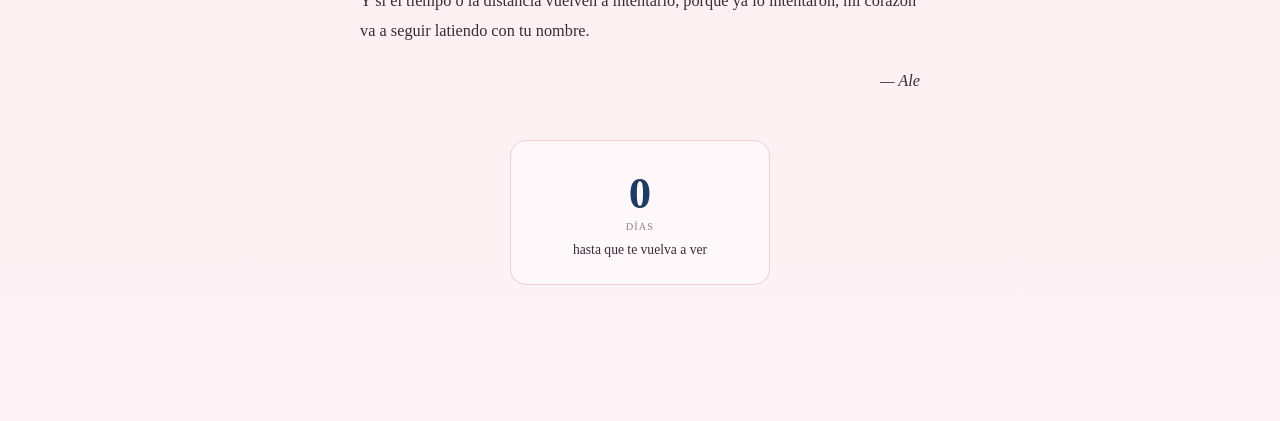
==== commit fcf3be85: "Add "Amtrak" by Los Retros to the song list Co-Authored-By: Claude Sonnet 5 <noreply@anthropic.com> " ====
--- a/index.html
+++ b/index.html
@@ -494,6 +494,17 @@
           </iframe>
         </div>
       </div>
+      <div class="track-item">
+        <div class="track-title">"Amtrak" — Los Retros</div>
+        <div class="spotify-embed-wrap">
+          <iframe
+            src="https://open.spotify.com/embed/track/0drAO3sd5R5txPWnHDH8cx"
+            width="100%" height="152" frameborder="0"
+            allow="encrypted-media" loading="lazy"
+            title="Amtrak — Los Retros, en Spotify">
+          </iframe>
+        </div>
+      </div>
     </div>
   </section>
 
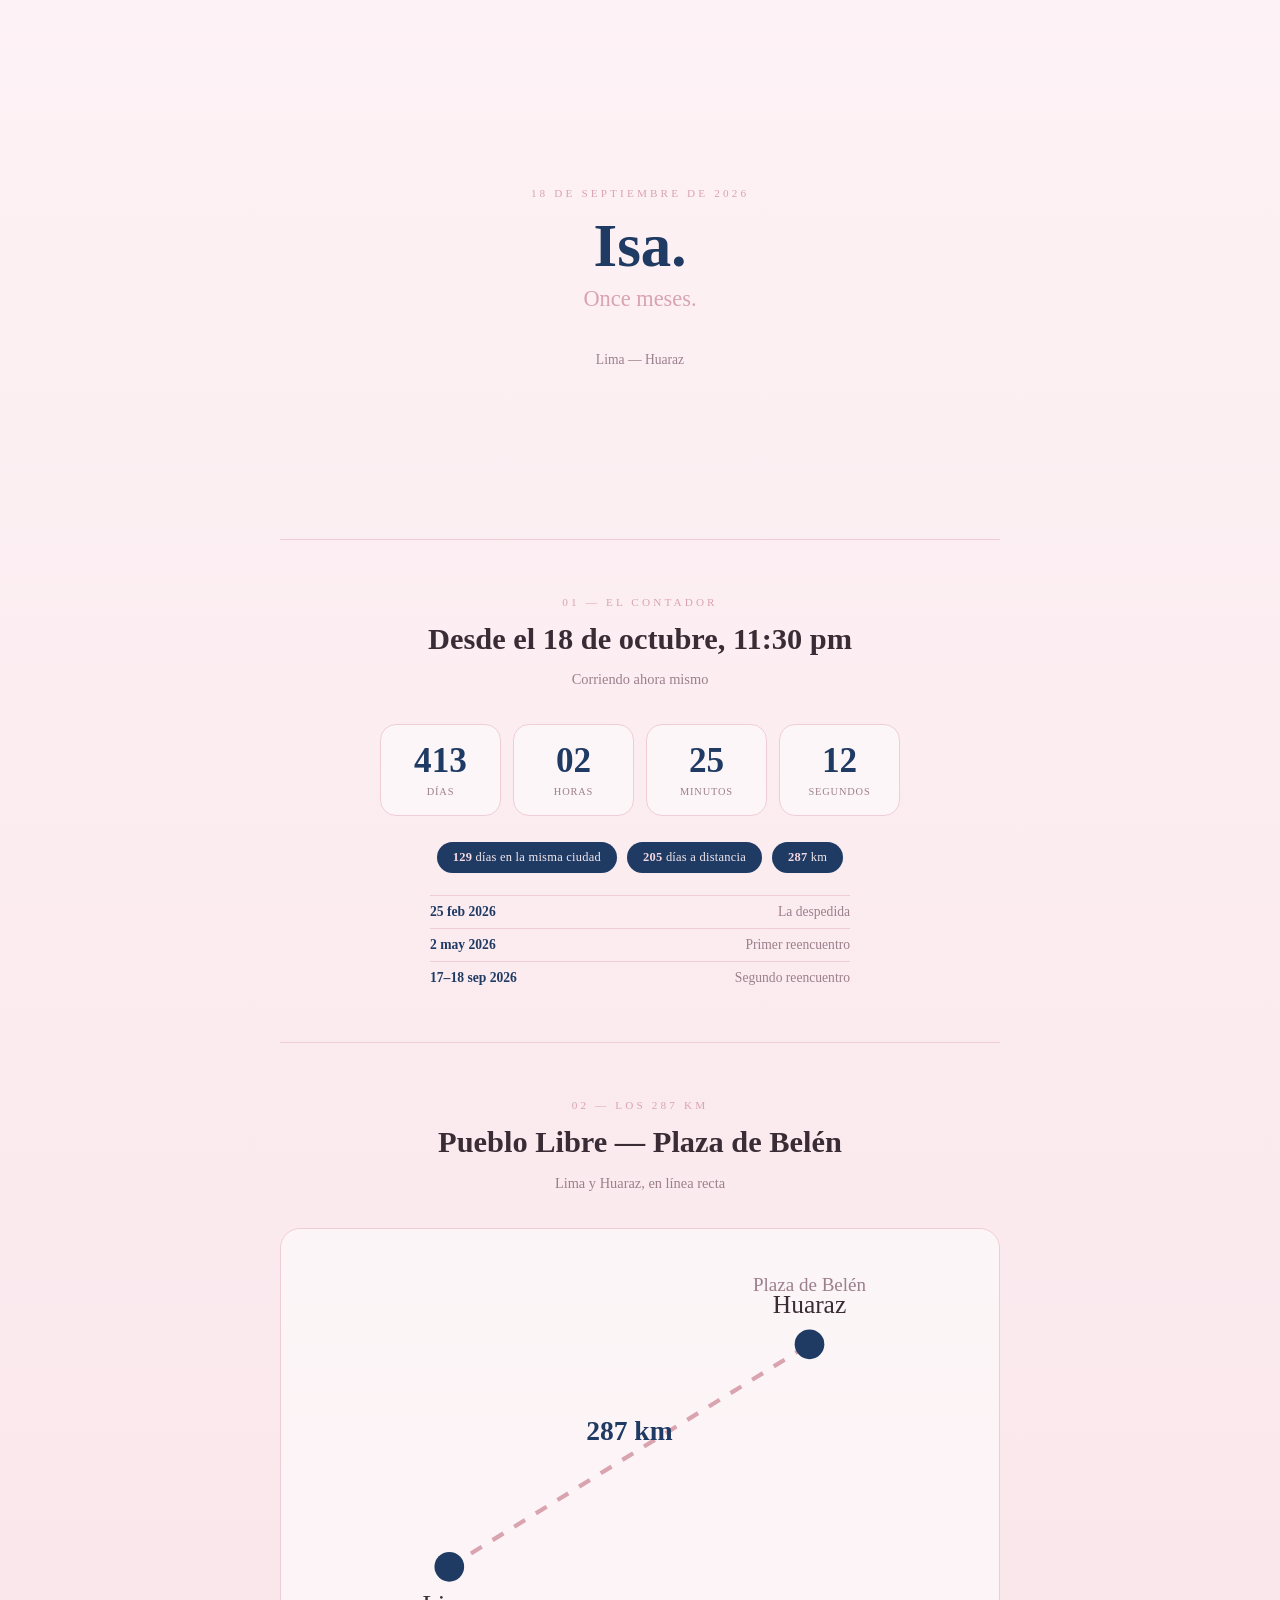
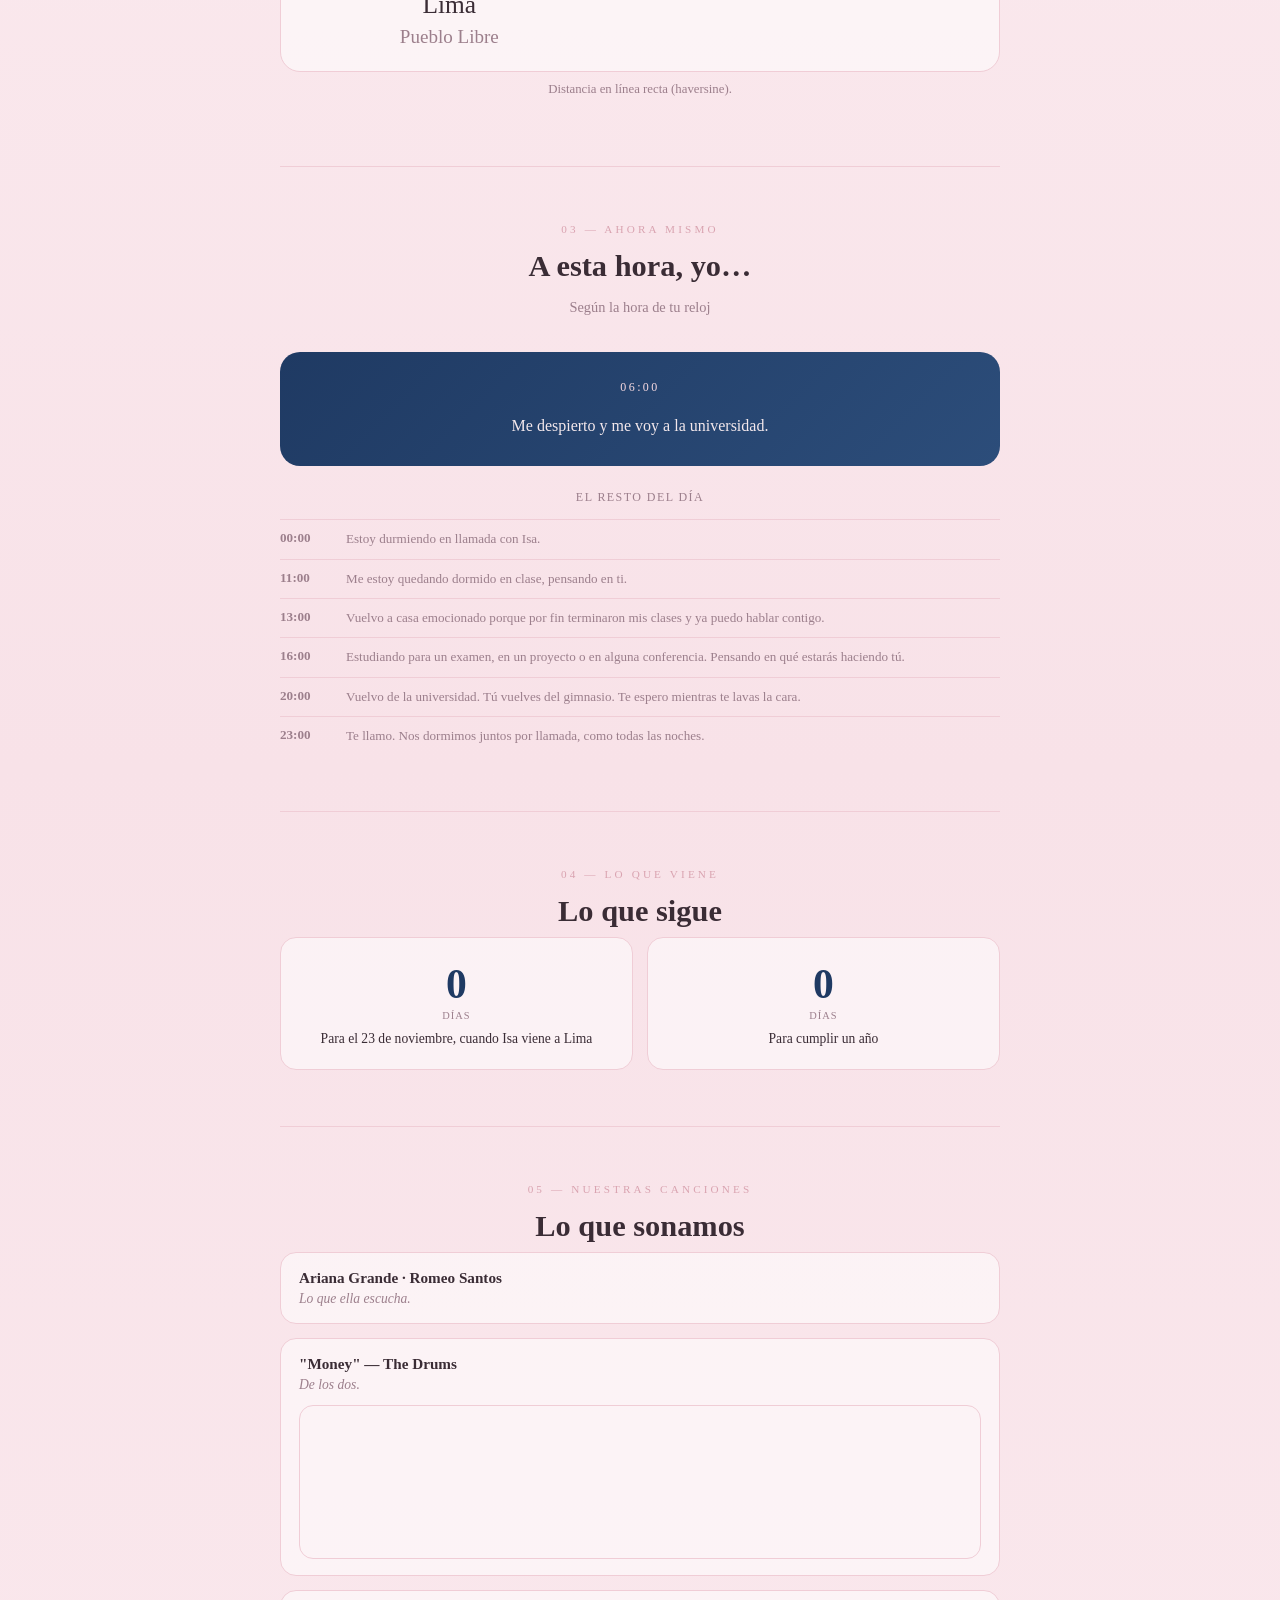
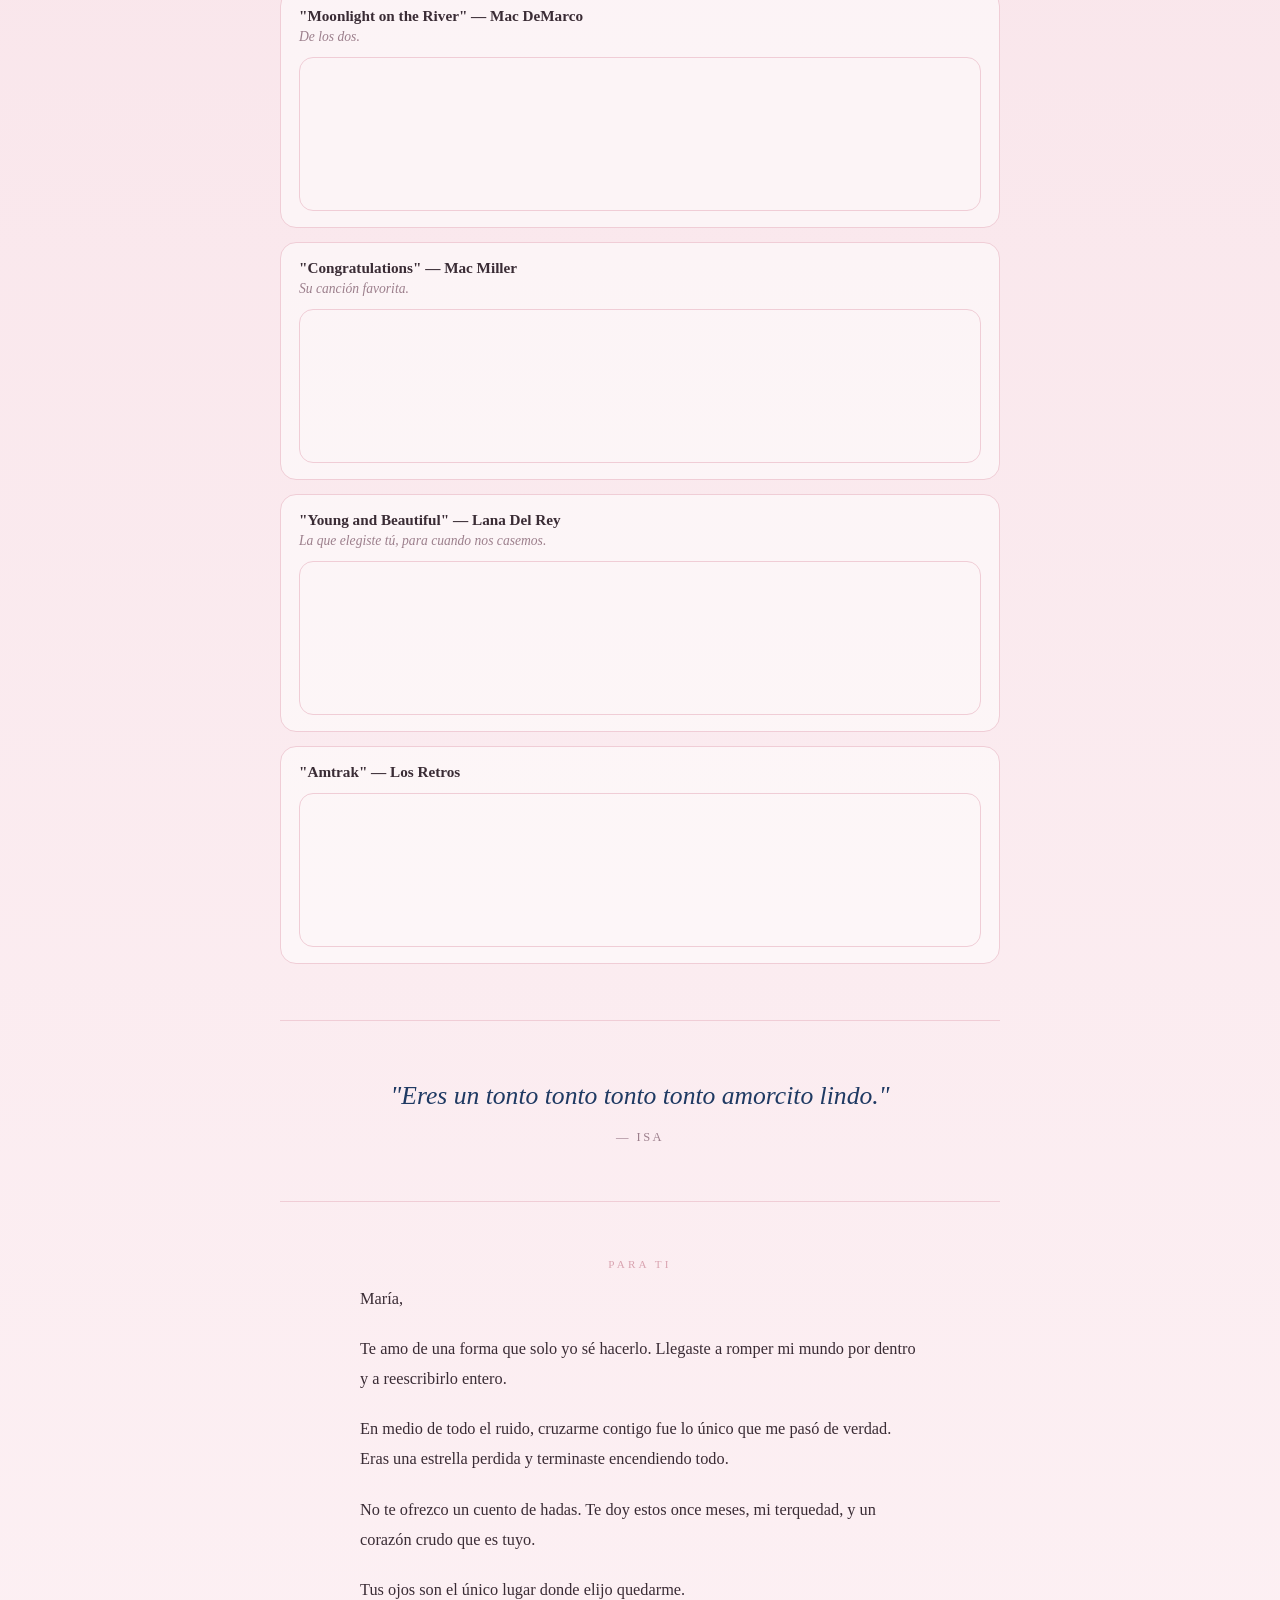
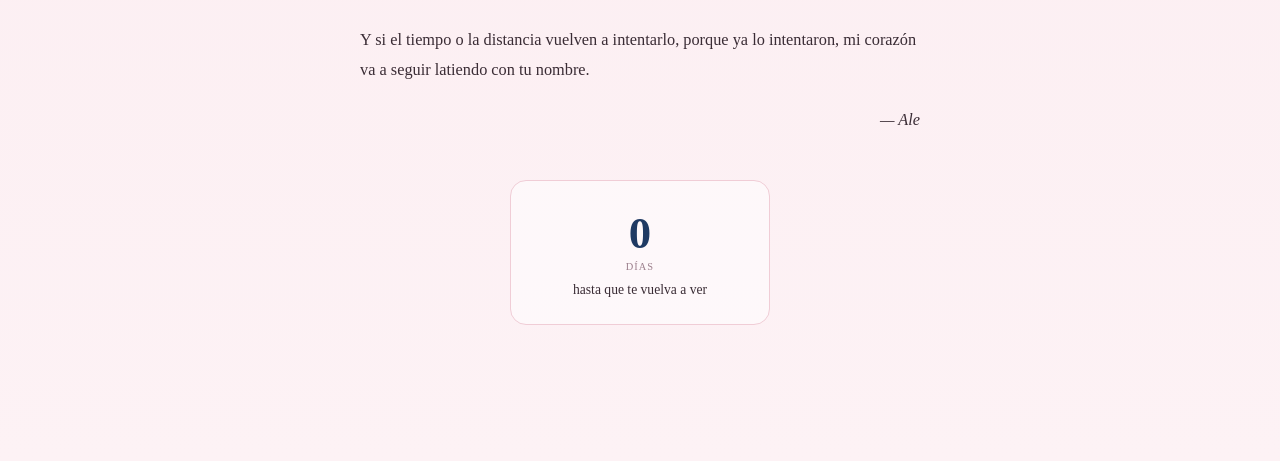
==== commit 61789cb6: "Add midnight-6am block to "ahora mismo": asleep on the phone with Isa Co-Authored-By: Claude Sonnet " ====
--- a/index.html
+++ b/index.html
@@ -583,6 +583,7 @@
   // real del visitante. La constante en cada bloque: piensa en ella.
   // ---------------------------------------------------------------
   const rutina = [
+    { hora: 0,  texto: "Estoy durmiendo en llamada con Isa." },
     { hora: 6,  texto: "Me despierto y me voy a la universidad." },
     { hora: 11, texto: "Me estoy quedando dormido en clase, pensando en ti." },
     { hora: 13, texto: "Vuelvo a casa emocionado porque por fin terminaron mis clases y ya puedo hablar contigo." },
@@ -592,7 +593,7 @@
   ];
 
   function getCurrentBlock(h){
-    let current = rutina[rutina.length - 1]; // antes de las 6am sigue corriendo el bloque de las 23:00
+    let current = rutina[rutina.length - 1]; // por si acaso, aunque hora:0 ya cubre el resto de la madrugada
     for(let i = 0; i < rutina.length; i++){
       if(rutina[i].hora <= h) current = rutina[i];
       else break;
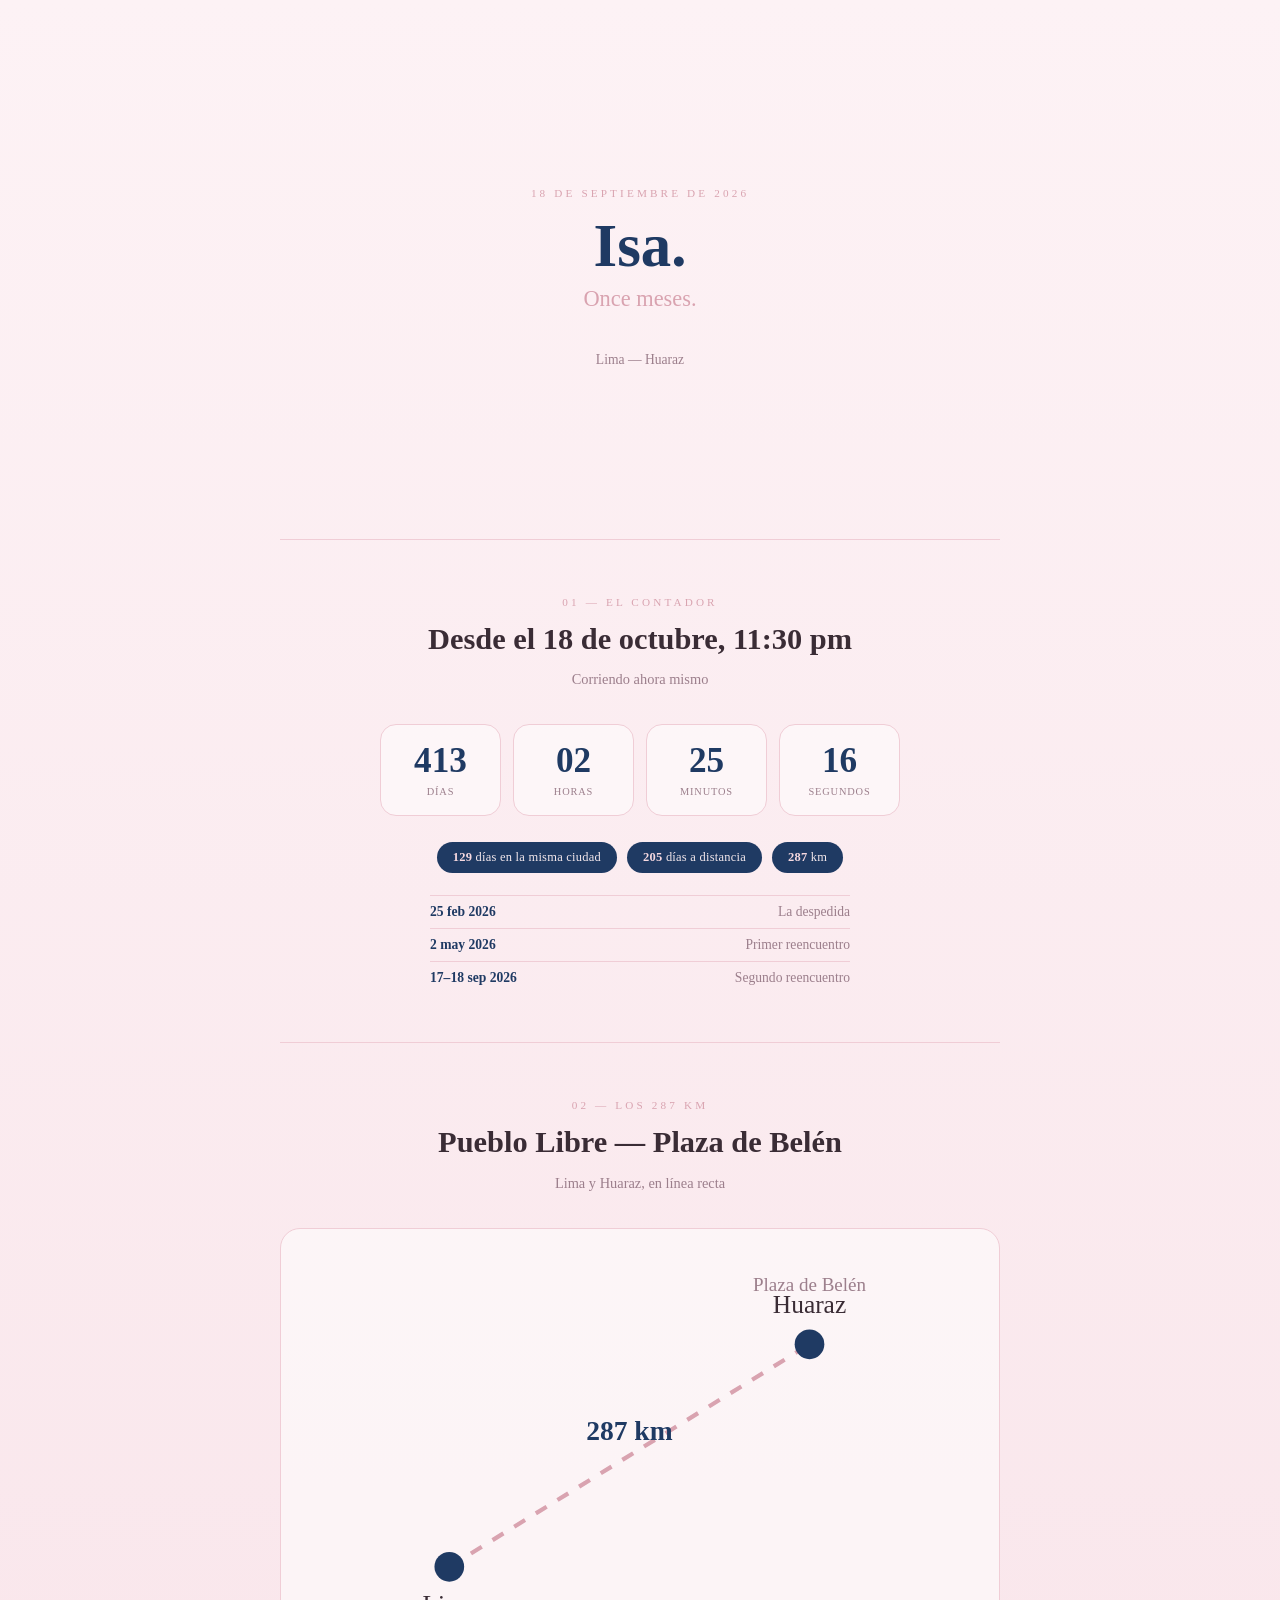
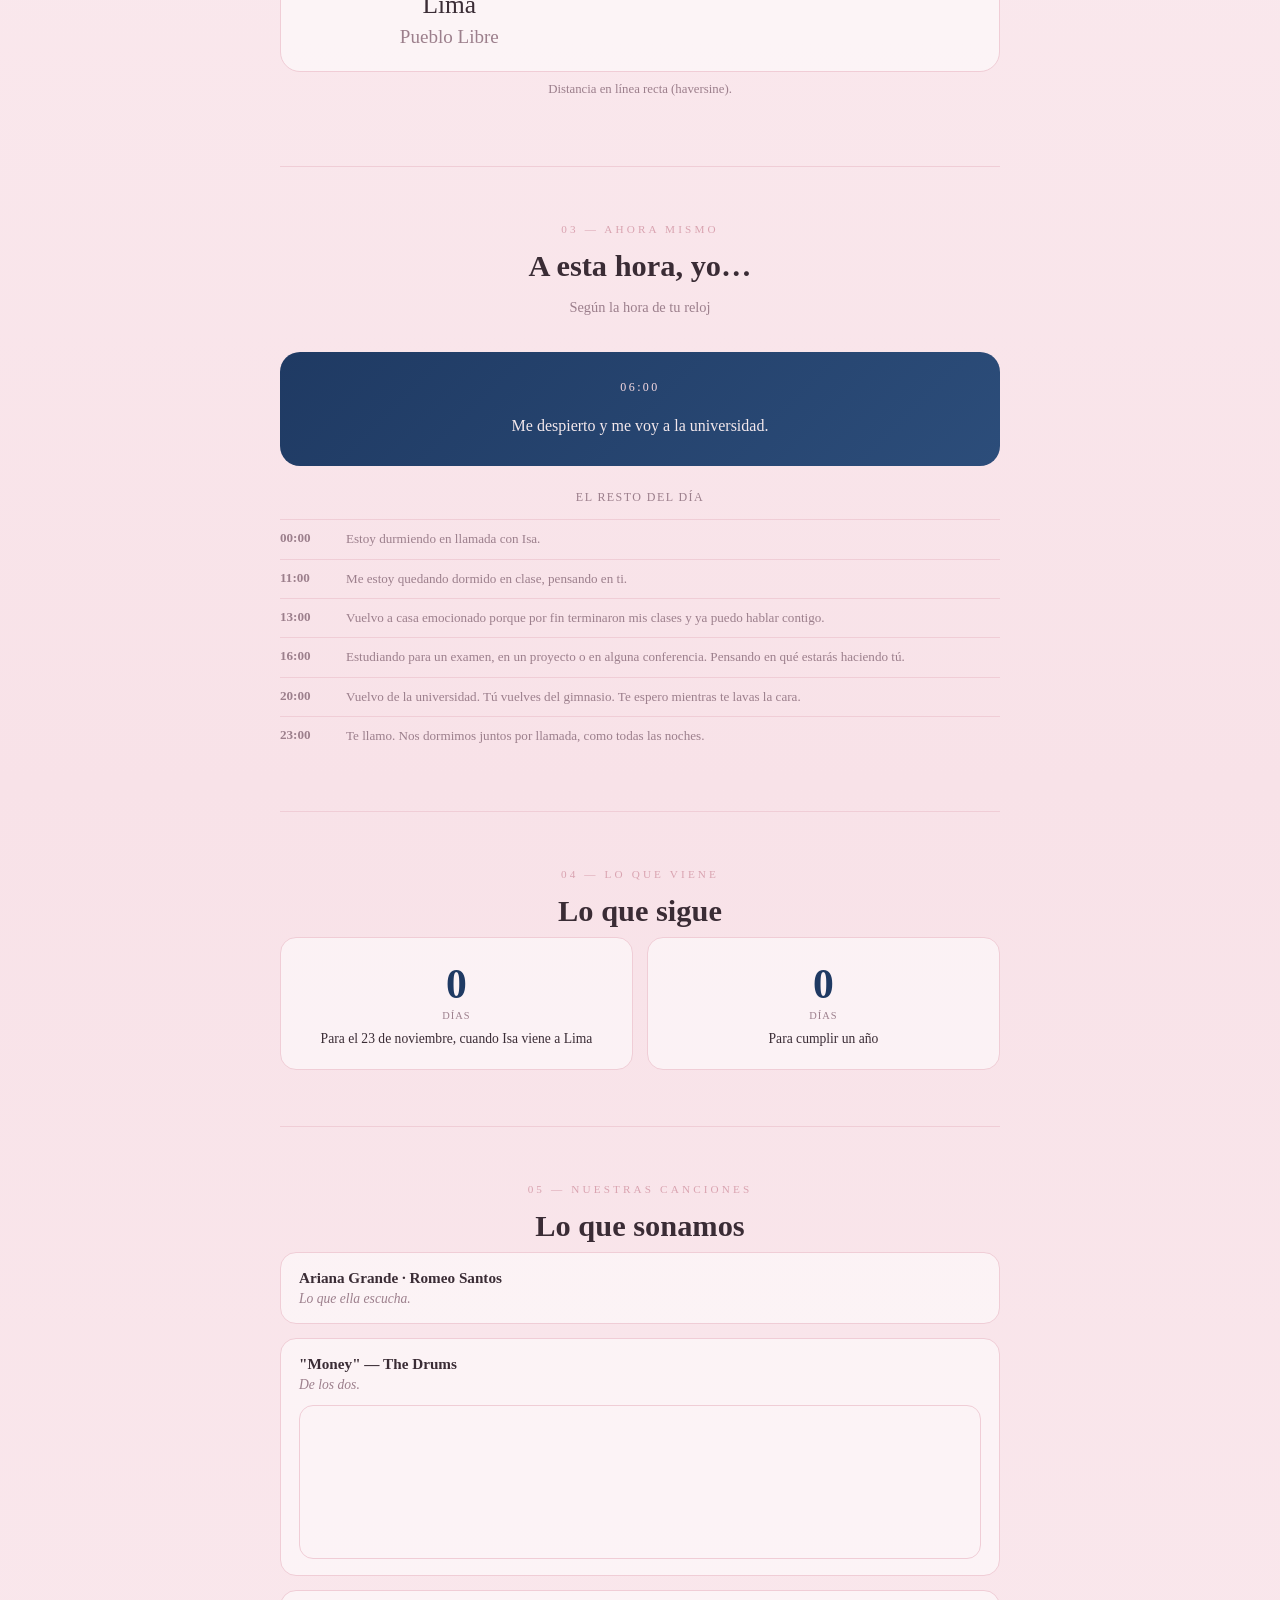
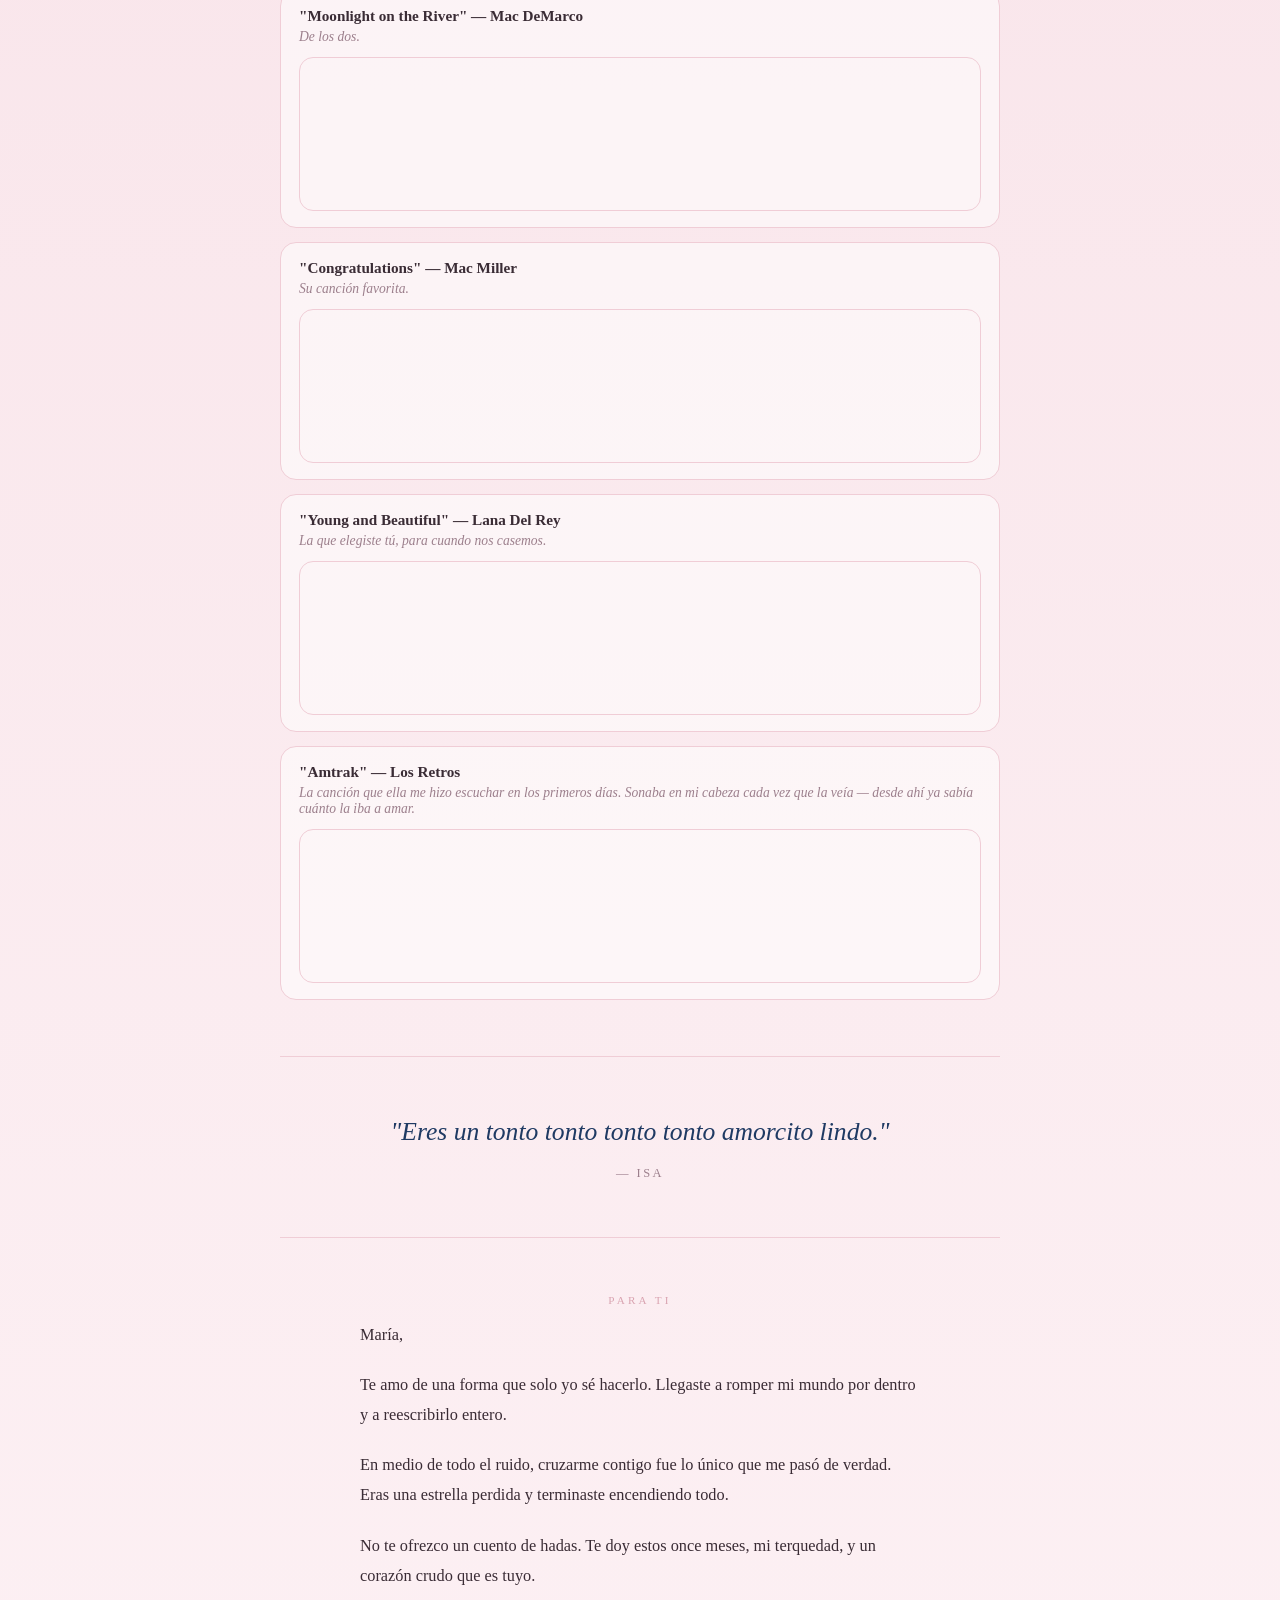
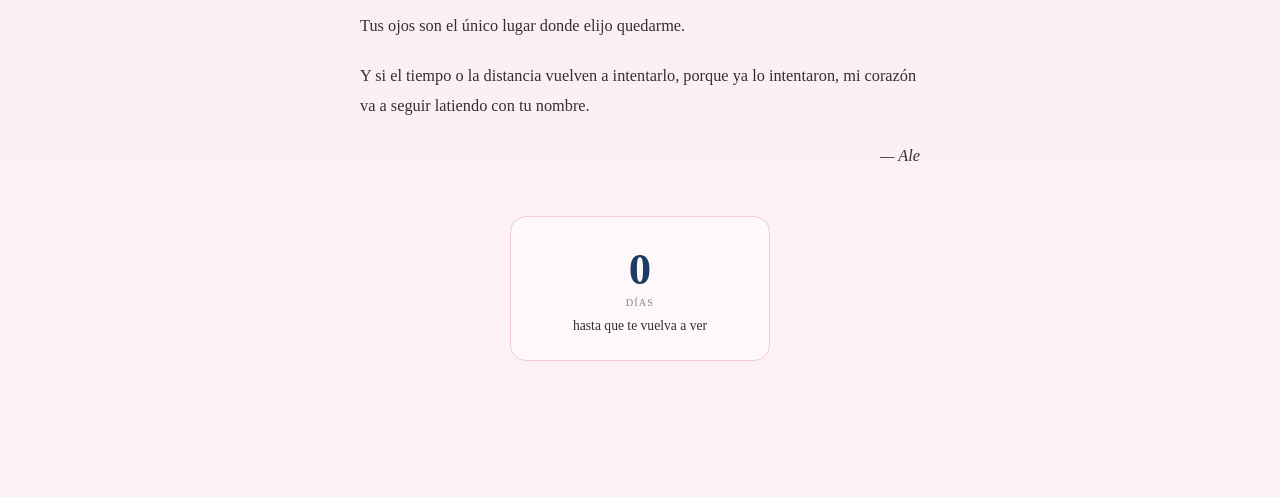
==== commit 7caebd00: "Add context note to "Amtrak" — Los Retros Co-Authored-By: Claude Sonnet 5 <noreply@anthropic.com> Cl" ====
--- a/index.html
+++ b/index.html
@@ -496,6 +496,7 @@
       </div>
       <div class="track-item">
         <div class="track-title">"Amtrak" — Los Retros</div>
+        <div class="track-note">La canción que ella me hizo escuchar en los primeros días. Sonaba en mi cabeza cada vez que la veía — desde ahí ya sabía cuánto la iba a amar.</div>
         <div class="spotify-embed-wrap">
           <iframe
             src="https://open.spotify.com/embed/track/0drAO3sd5R5txPWnHDH8cx"
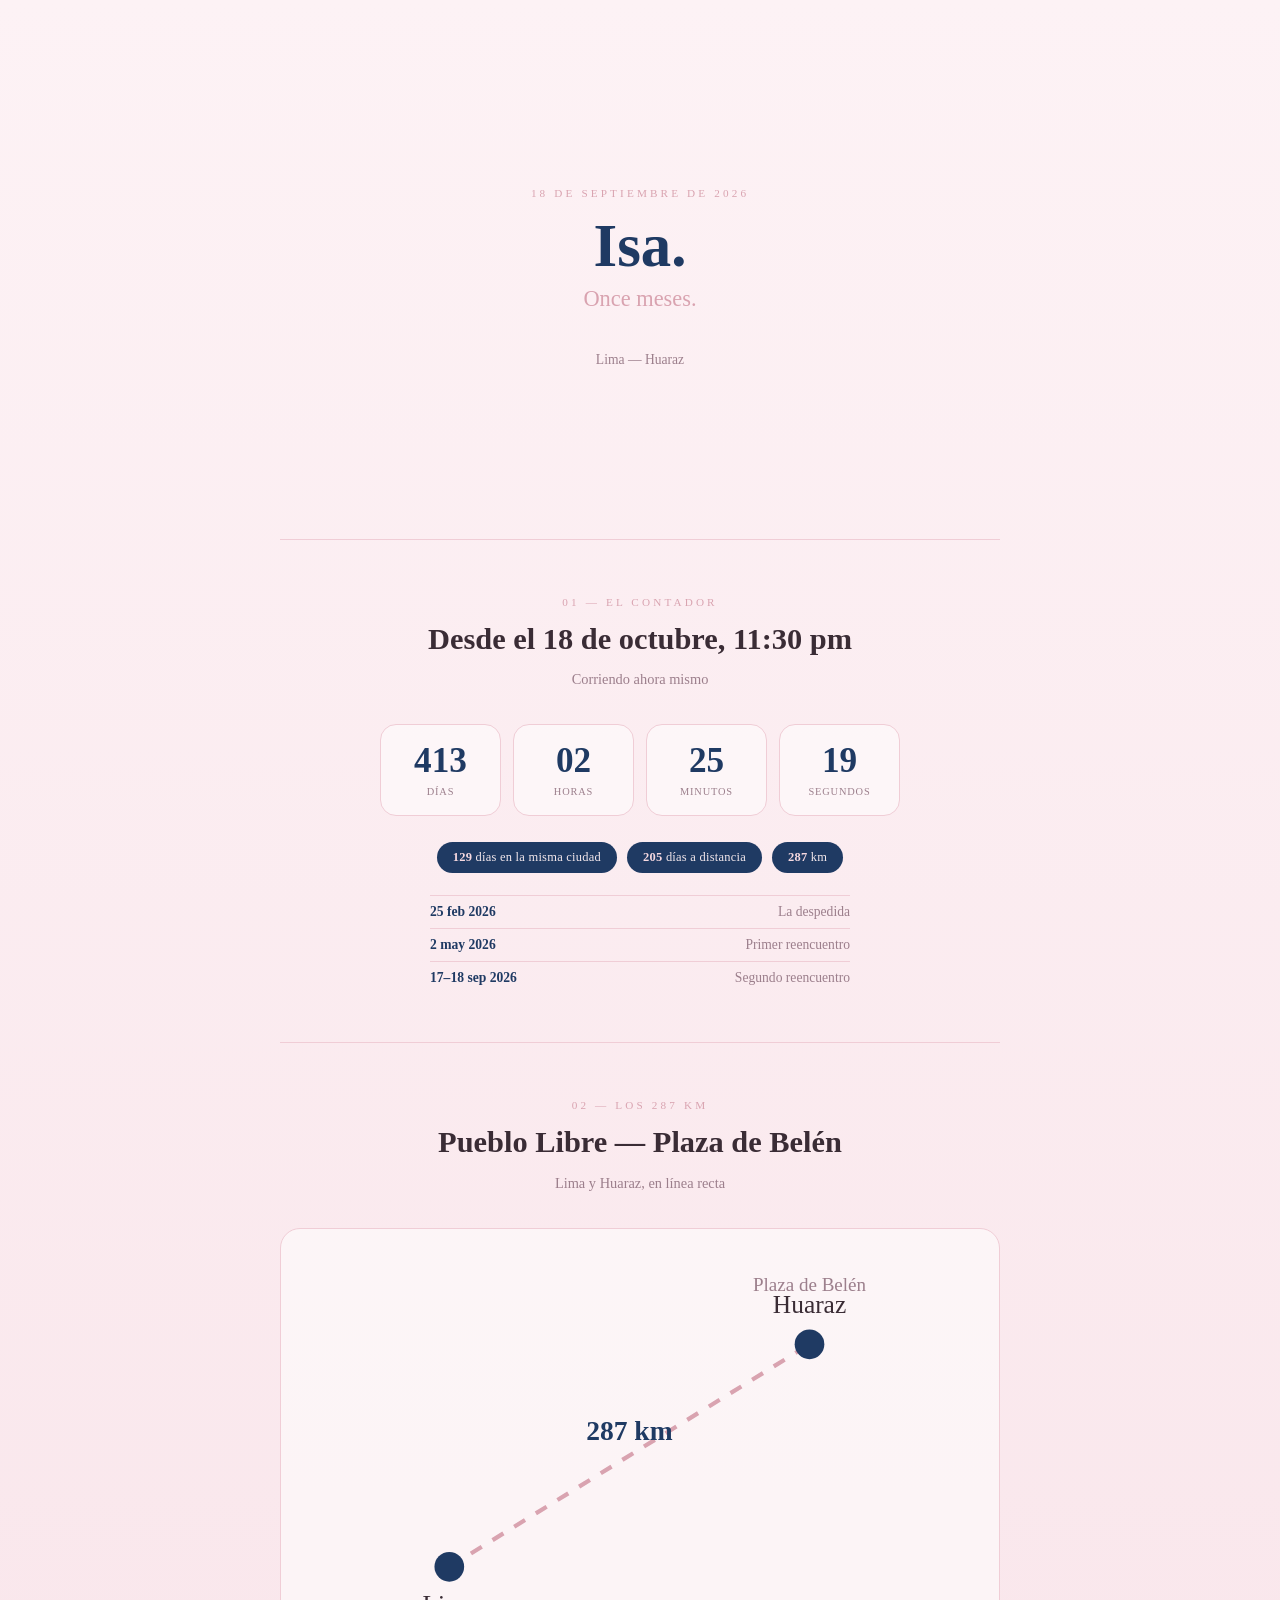
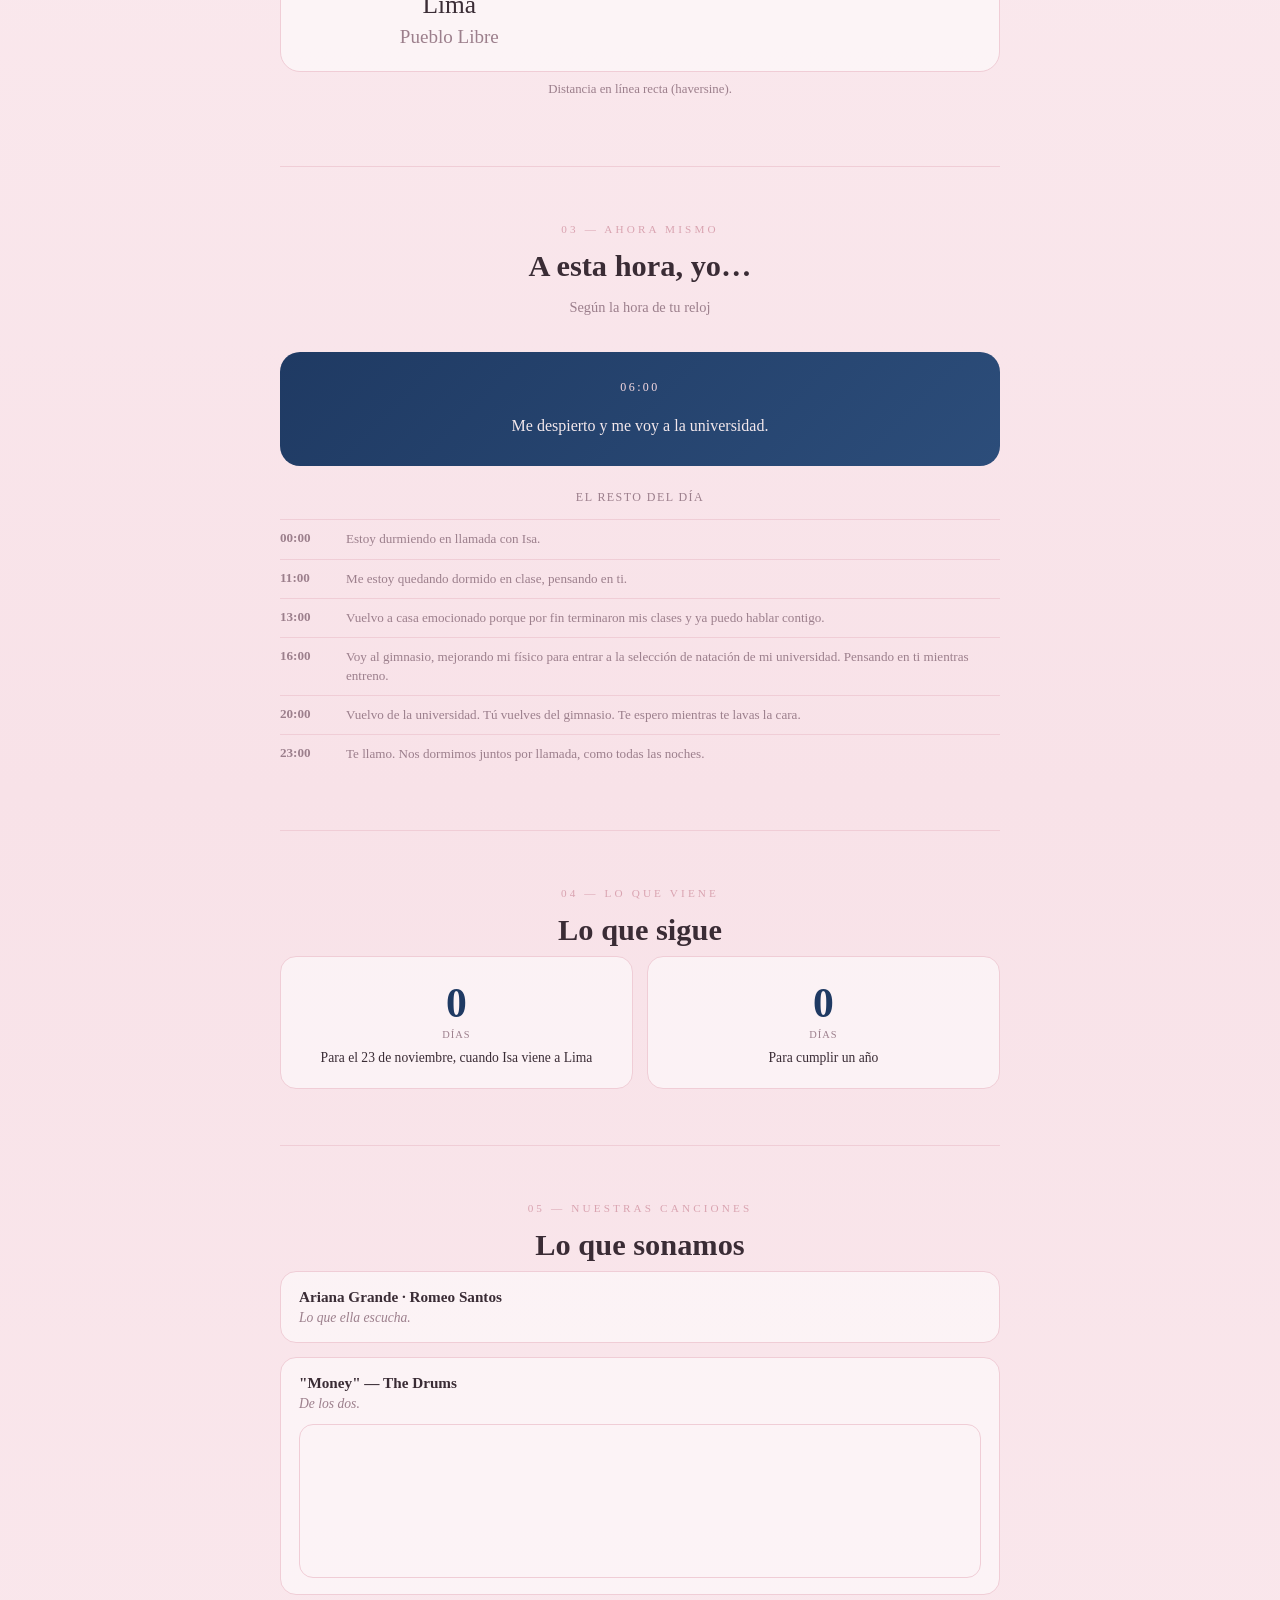
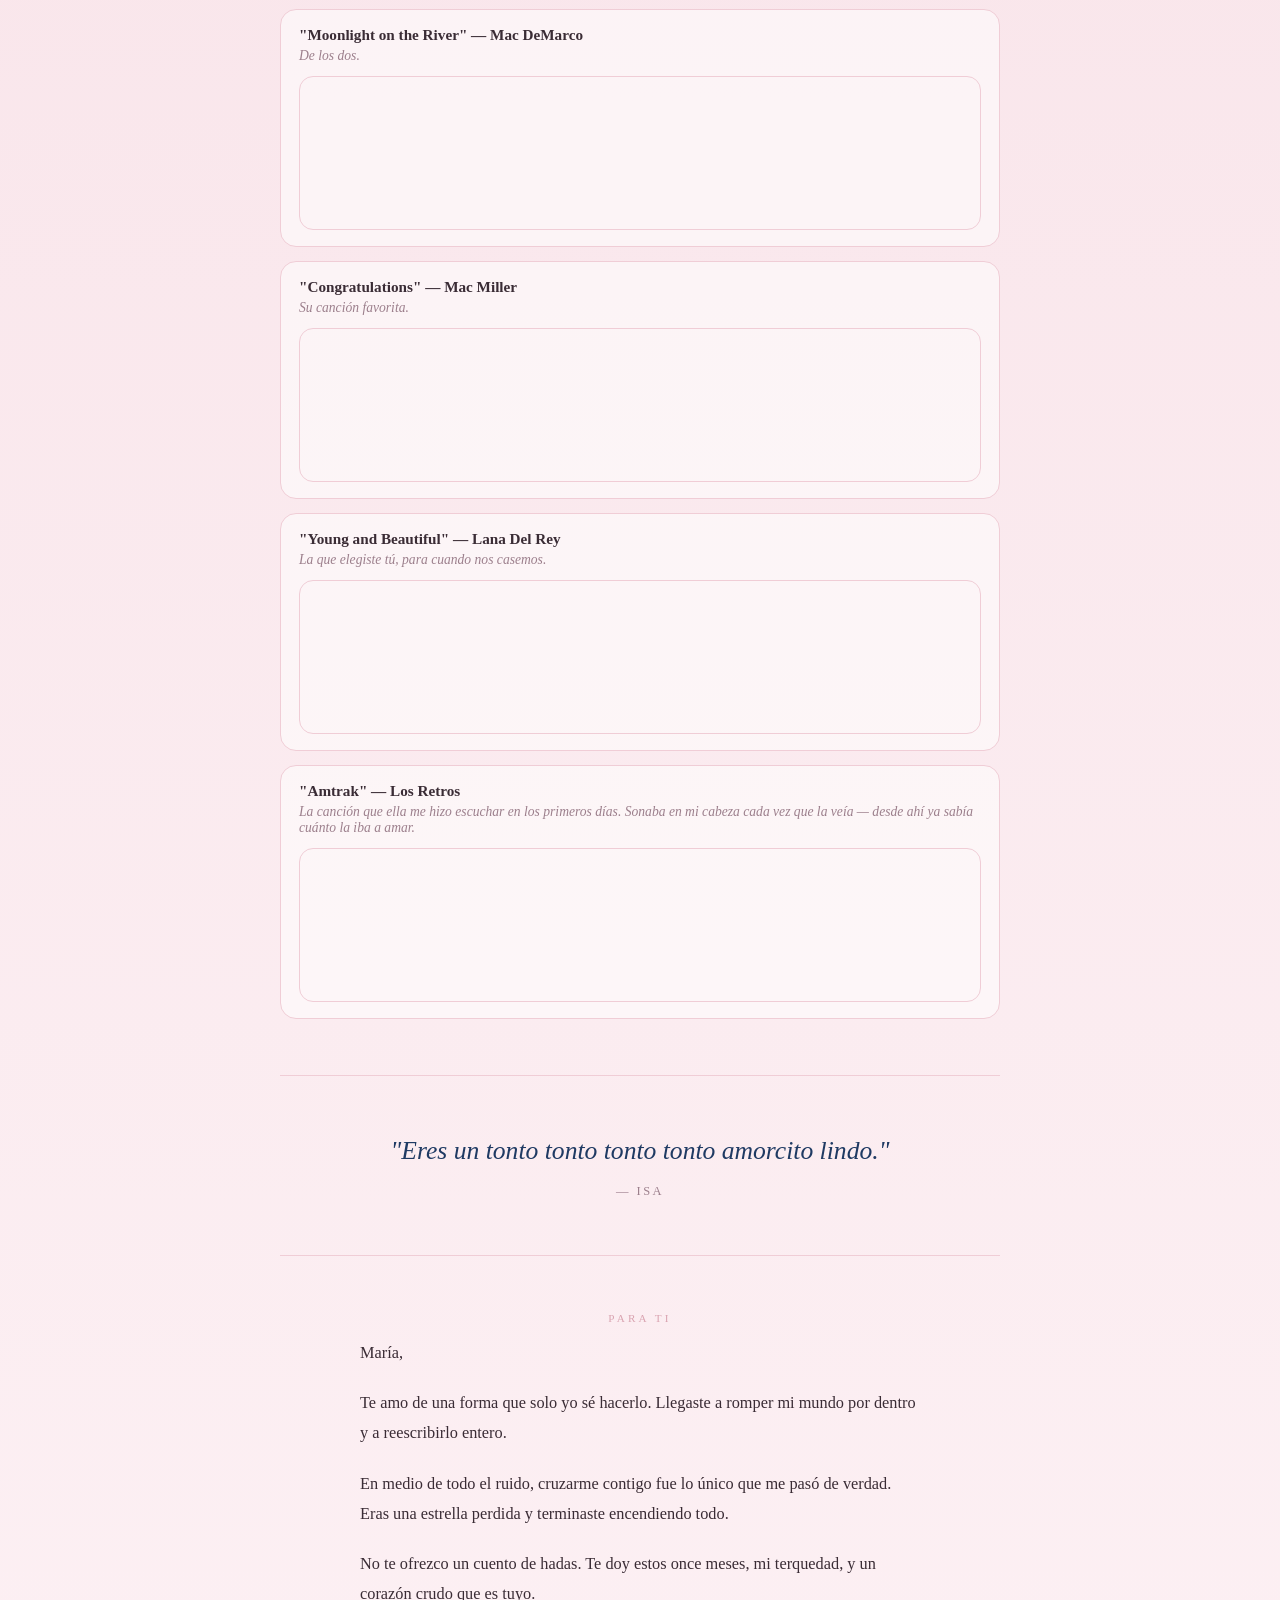
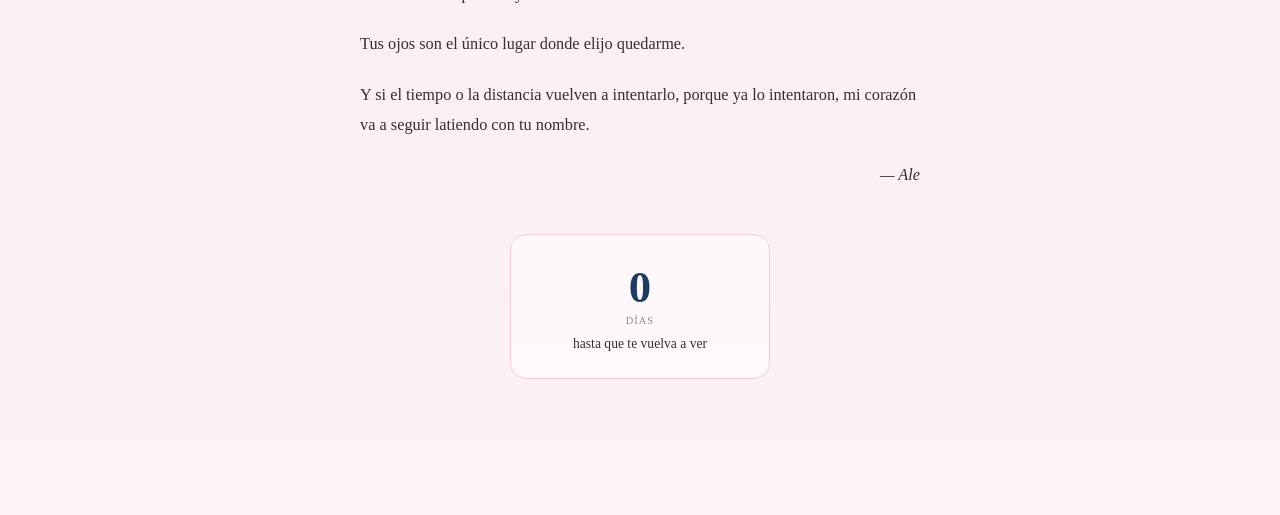
==== commit 805fe1a3: "Update 4pm block: gym training for the university swim team Co-Authored-By: Claude Sonnet 5 <noreply" ====
--- a/index.html
+++ b/index.html
@@ -588,7 +588,7 @@
     { hora: 6,  texto: "Me despierto y me voy a la universidad." },
     { hora: 11, texto: "Me estoy quedando dormido en clase, pensando en ti." },
     { hora: 13, texto: "Vuelvo a casa emocionado porque por fin terminaron mis clases y ya puedo hablar contigo." },
-    { hora: 16, texto: "Estudiando para un examen, en un proyecto o en alguna conferencia. Pensando en qué estarás haciendo tú." },
+    { hora: 16, texto: "Voy al gimnasio, mejorando mi físico para entrar a la selección de natación de mi universidad. Pensando en ti mientras entreno." },
     { hora: 20, texto: "Vuelvo de la universidad. Tú vuelves del gimnasio. Te espero mientras te lavas la cara." },
     { hora: 23, texto: "Te llamo. Nos dormimos juntos por llamada, como todas las noches." },
   ];
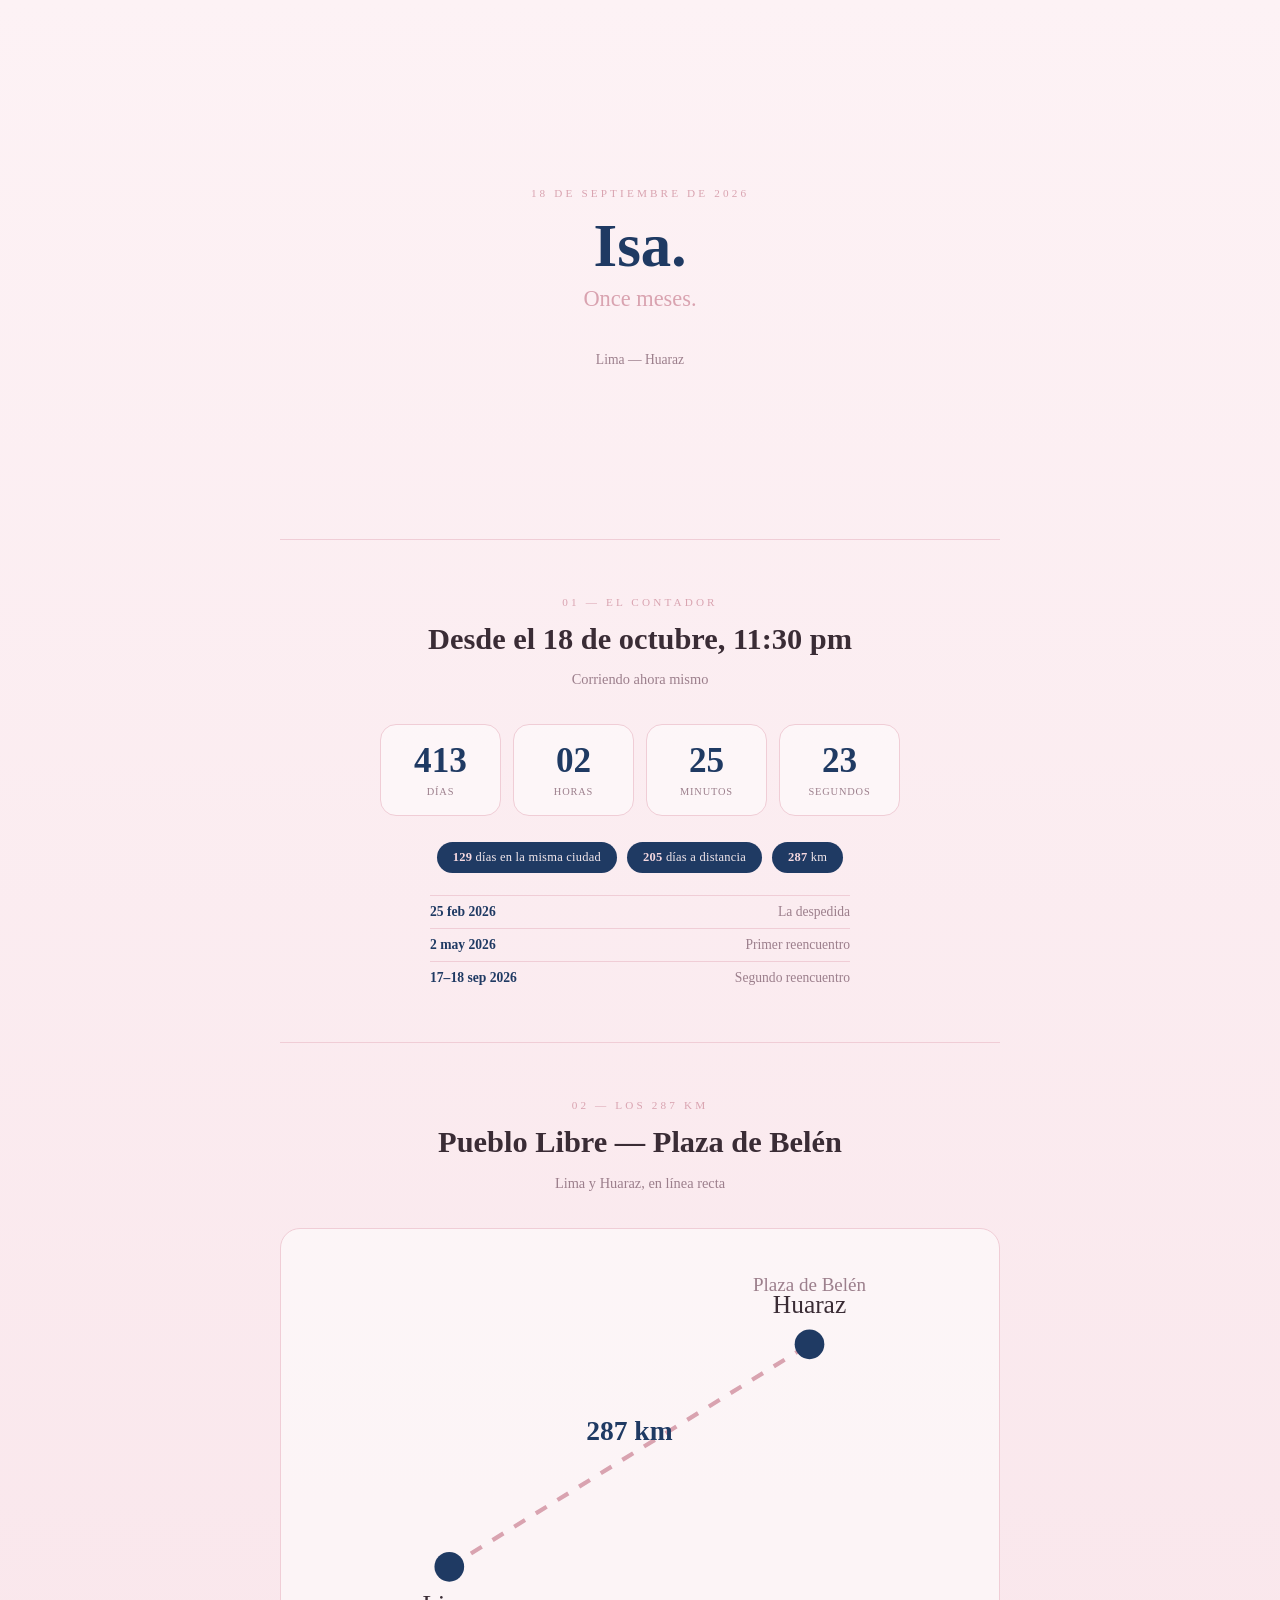
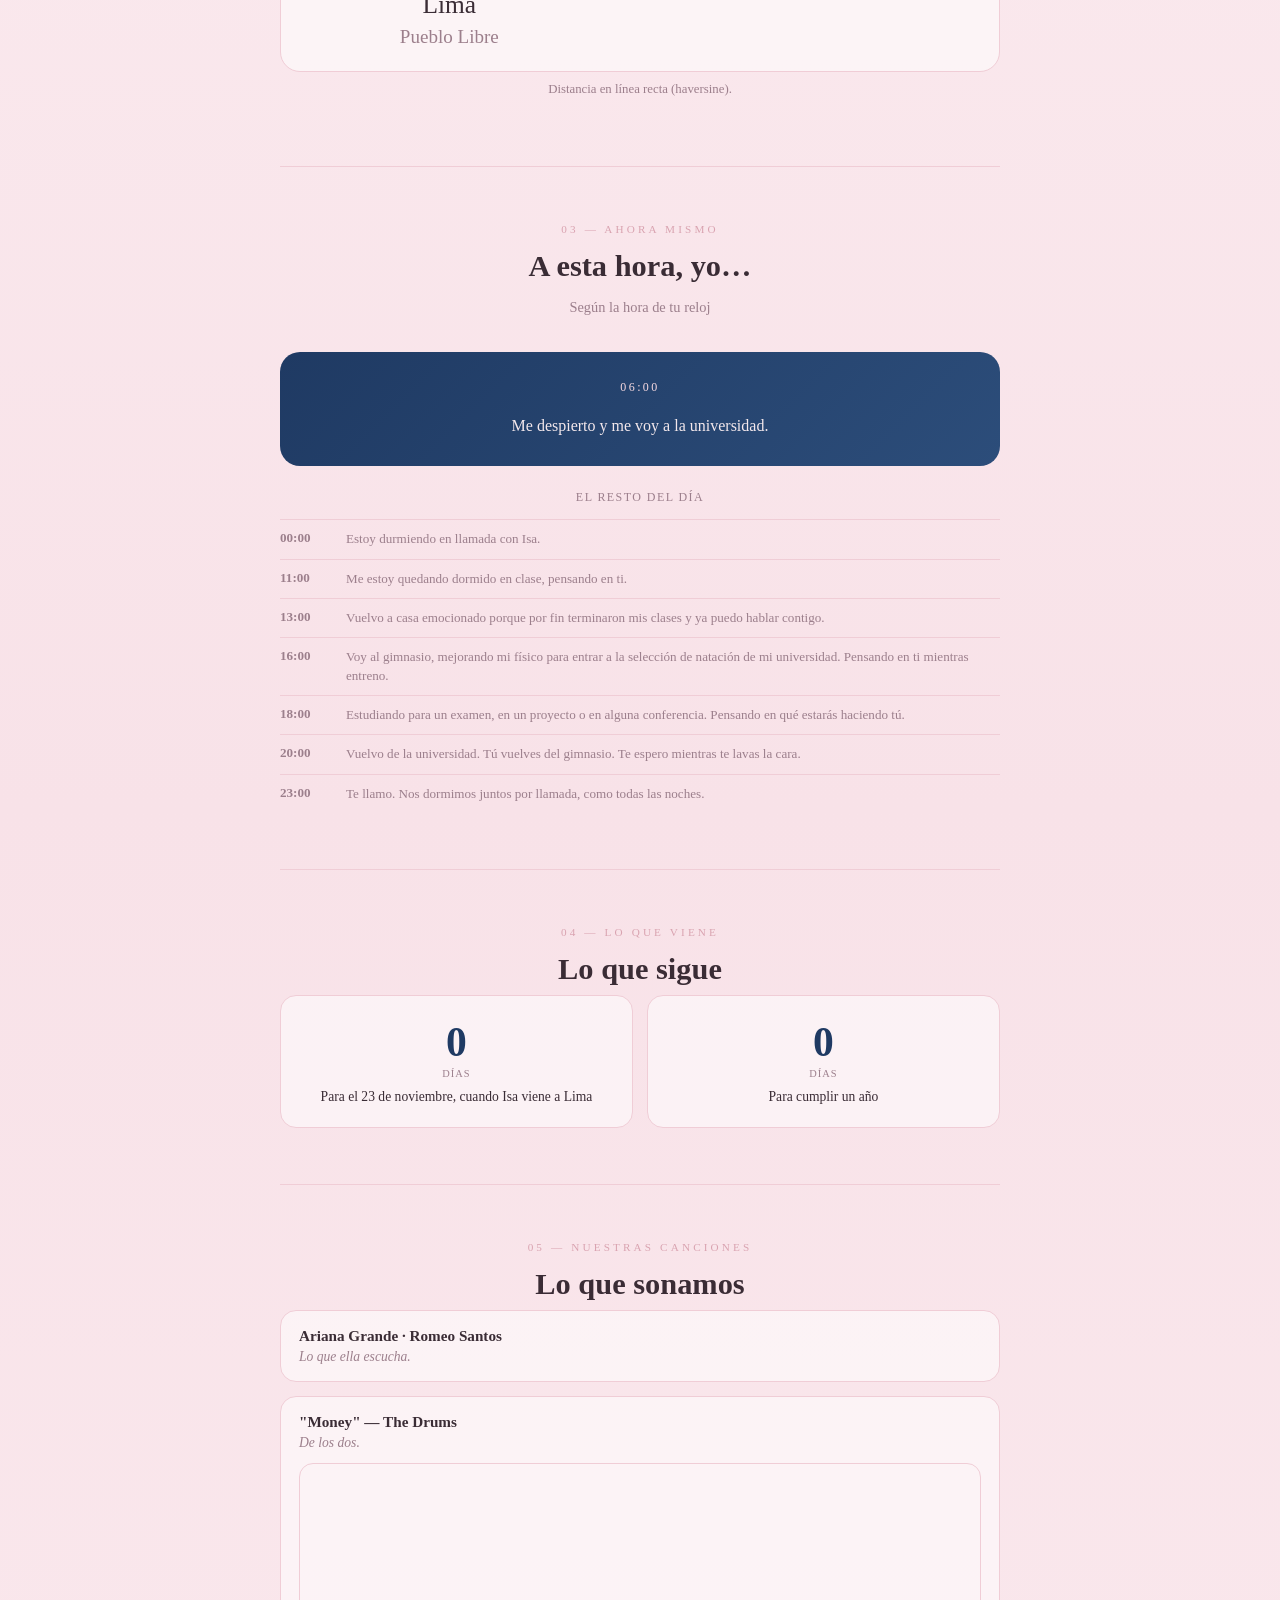
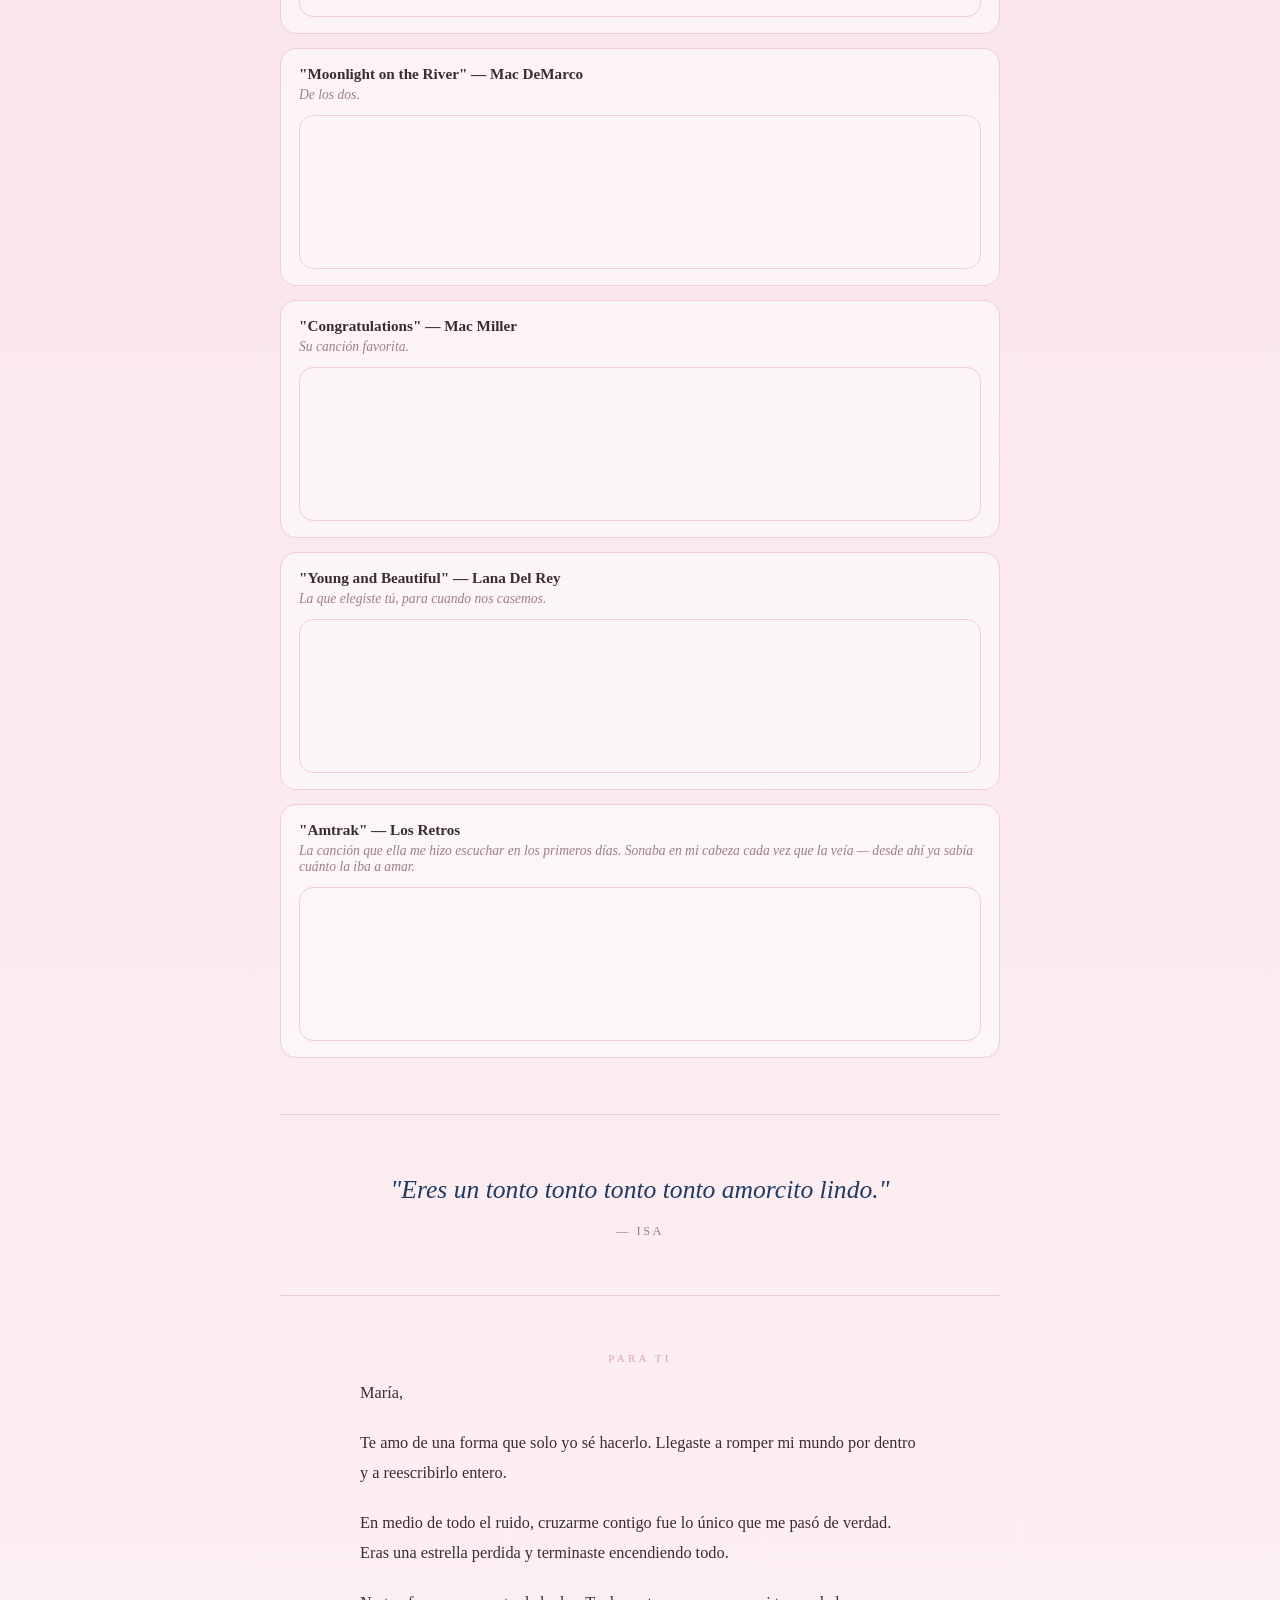
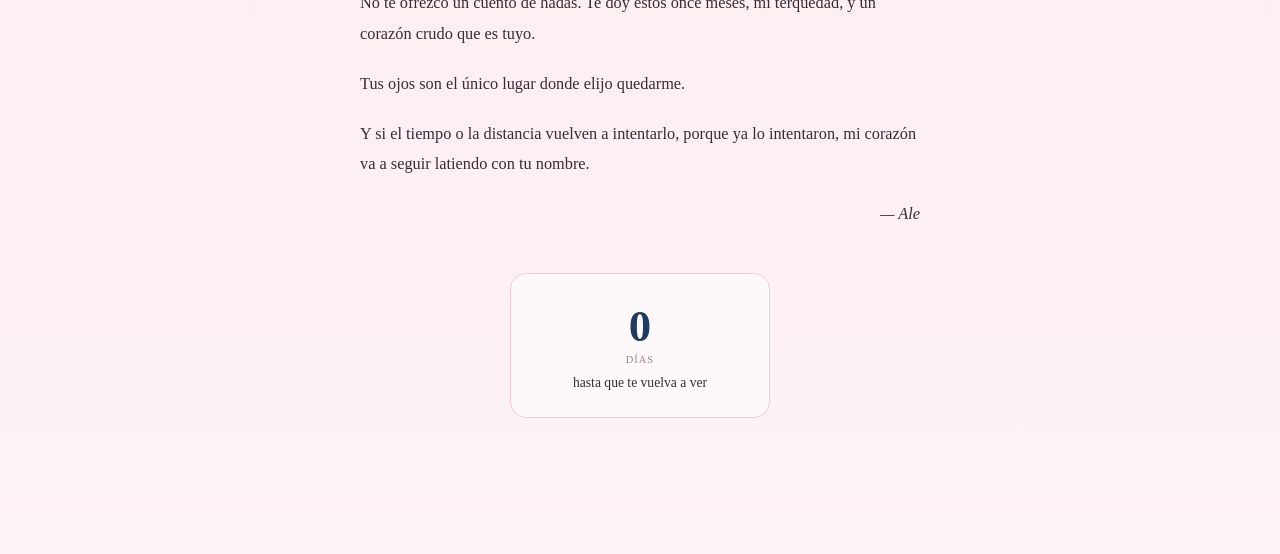
==== commit d4e518b7: "Restore the 6pm study block, keep gym at 4pm Co-Authored-By: Claude Sonnet 5 <noreply@anthropic.com>" ====
--- a/index.html
+++ b/index.html
@@ -589,6 +589,7 @@
     { hora: 11, texto: "Me estoy quedando dormido en clase, pensando en ti." },
     { hora: 13, texto: "Vuelvo a casa emocionado porque por fin terminaron mis clases y ya puedo hablar contigo." },
     { hora: 16, texto: "Voy al gimnasio, mejorando mi físico para entrar a la selección de natación de mi universidad. Pensando en ti mientras entreno." },
+    { hora: 18, texto: "Estudiando para un examen, en un proyecto o en alguna conferencia. Pensando en qué estarás haciendo tú." },
     { hora: 20, texto: "Vuelvo de la universidad. Tú vuelves del gimnasio. Te espero mientras te lavas la cara." },
     { hora: 23, texto: "Te llamo. Nos dormimos juntos por llamada, como todas las noches." },
   ];
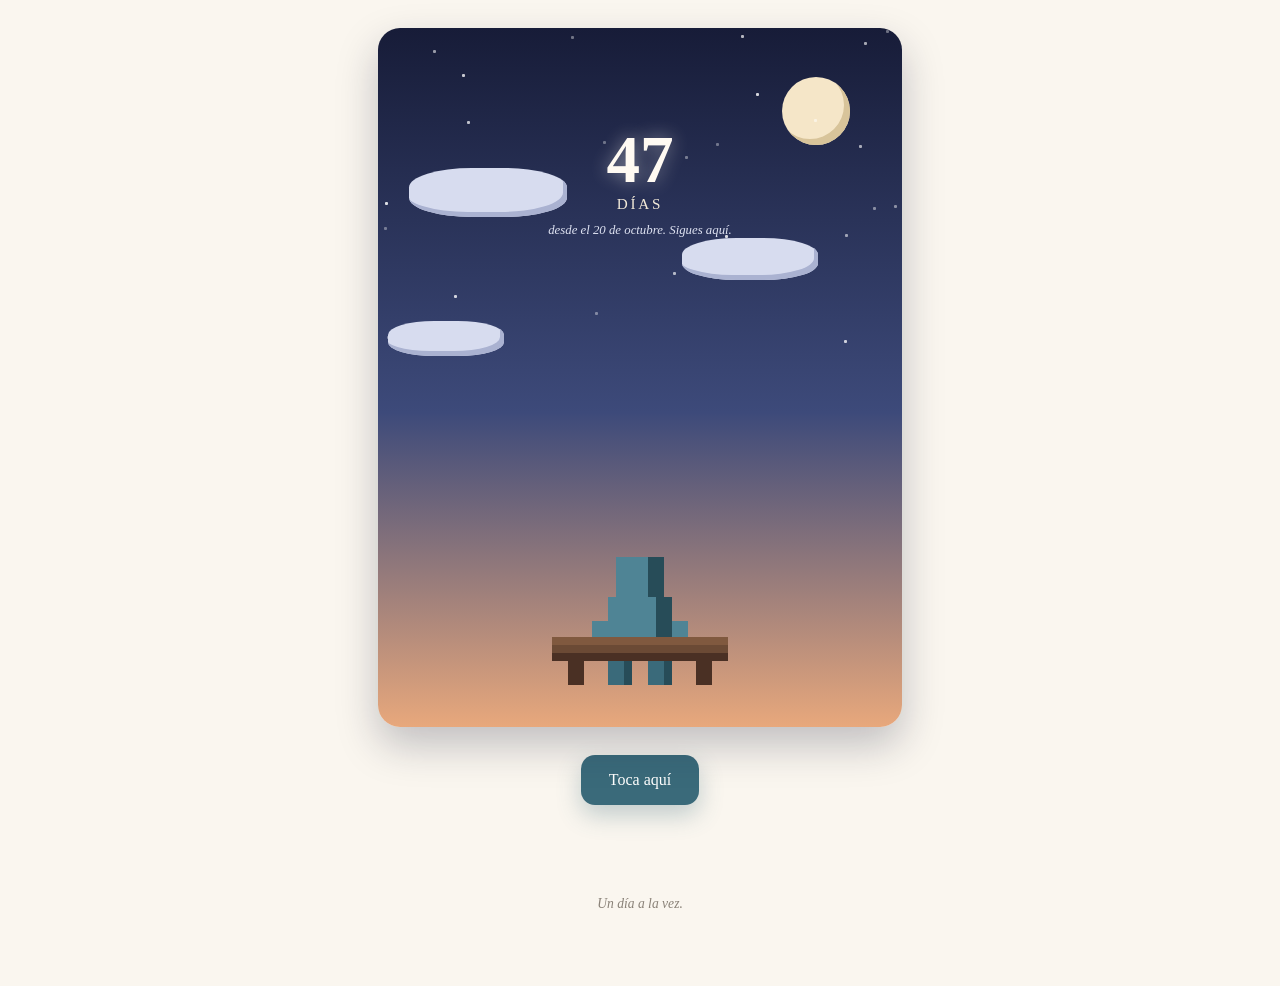
==== commit 8ac9c940: "Add a self-compassion page: day counter and support messages Counts full days since 2026-10-20 (fixe" ====
--- a/index.html
+++ b/index.html
@@ -3,651 +3,307 @@
 <head>
 <meta charset="UTF-8">
 <meta name="viewport" content="width=device-width, initial-scale=1">
-<meta property="og:title" content="Once meses">
-<meta property="og:description" content="Para Isa">
-<title>Isa — once meses</title>
+<title>Sigues aquí</title>
 <style>
   :root{
-    --pink-50:#fdf2f5;
-    --pink-100:#f8e2e8;
-    --pink-border:#f0cdd6;
-    --pink-accent:#d9a3b0;
-    --ink:#3a2c35;
-    --muted:#9c7f8c;
-    --blue-deep:#1f3a63;
-    --blue-deep-2:#2c4d7a;
-    --on-dark-text:#f3e8ec;
-    --on-dark-accent:#f6d9e0;
+    --sky-top:#171c38;
+    --sky-mid:#3d4a7a;
+    --sky-low:#e8a87c;
+    --cloud:#d7dcef;
+    --cloud-shade:#aab2d1;
+    --bench:#6b4a35;
+    --bench-shade:#4a3024;
+    --char:#3a6a7a;
+    --char-shade:#274c58;
+    --moon:#f5e6c8;
+    --moon-shade:#d8c49a;
+    --paper:#faf6ef;
+    --ink:#332f2a;
+    --muted:#8a8278;
+    --card-border:#e6ddcf;
   }
   *{box-sizing:border-box;}
   html,body{margin:0;padding:0;}
   body{
     font-family:'Georgia','Times New Roman',serif;
-    background:linear-gradient(180deg,var(--pink-50) 0%,var(--pink-100) 45%,var(--pink-50) 100%);
+    background:var(--paper);
     color:var(--ink);
     overflow-x:hidden;
     min-height:100vh;
   }
-
   main{
-    max-width:760px;
+    max-width:560px;
     margin:0 auto;
-    padding:0 20px 80px;
-  }
-
-  section{
-    padding:56px 0;
-    border-bottom:1px solid var(--pink-border);
-  }
-  section:last-of-type{ border-bottom:none; }
-
-  .eyebrow{
-    letter-spacing:0.28em;
+    padding:28px 18px 60px;
+  }
+
+  /* ---------- Sky scene ---------- */
+  .sky-scene{
+    position:relative;
+    width:100%;
+    aspect-ratio: 3 / 4;
+    border-radius:22px;
+    overflow:hidden;
+    background:linear-gradient(180deg, var(--sky-top) 0%, var(--sky-mid) 55%, var(--sky-low) 100%);
+    box-shadow:0 18px 40px rgba(23,28,56,0.25);
+  }
+  .star{
+    position:absolute;
+    width:3px; height:3px;
+    background:rgba(255,255,255,0.85);
+    border-radius:1px;
+    z-index:1;
+  }
+  .moon{
+    position:absolute;
+    top:7%; right:10%;
+    width:13%; aspect-ratio:1/1;
+    background:var(--moon);
+    border-radius:50%;
+    box-shadow: inset -6px -6px 0 var(--moon-shade);
+    z-index:1;
+  }
+  .cloud{
+    position:absolute;
+    background:var(--cloud);
+    border-radius:40%;
+    box-shadow: inset -4px -5px 0 var(--cloud-shade);
+    z-index:1;
+  }
+  @media (prefers-reduced-motion: no-preference){
+    .cloud{ animation:drift linear infinite; }
+  }
+  @keyframes drift{
+    from{ transform:translateX(-14px); }
+    to{ transform:translateX(14px); }
+  }
+
+  .day-count{
+    position:absolute;
+    top:14%;
+    left:0; right:0;
+    text-align:center;
+    z-index:3;
+  }
+  .day-number{
+    display:block;
+    font-size:clamp(3rem,16vw,4.2rem);
+    font-weight:bold;
+    color:#fffaf2;
+    text-shadow:0 0 18px rgba(255,250,242,0.45);
+    font-variant-numeric:tabular-nums;
+    line-height:1;
+  }
+  .day-label{
+    display:block;
+    margin-top:2px;
+    font-size:0.95rem;
+    letter-spacing:0.18em;
     text-transform:uppercase;
-    font-size:0.7rem;
-    color:var(--pink-accent);
-    margin-bottom:14px;
+    color:#f3ead9;
+  }
+  .day-sub{
+    display:block;
+    margin-top:10px;
+    font-size:0.8rem;
+    color:#dfe3f2;
+    font-style:italic;
+  }
+
+  .bench-scene{
+    position:absolute;
+    bottom:6%;
+    left:0; right:0;
+    height:128px;
+    z-index:2;
+  }
+  .bench-scene svg{
+    position:absolute;
+    left:50%;
+    bottom:0;
+    transform:translateX(-50%);
+    shape-rendering:crispEdges;
+  }
+
+  /* ---------- Affirmation box ---------- */
+  .affirmation-section{
+    margin-top:28px;
     text-align:center;
   }
-
-  /* ---------- Hero ---------- */
-  #hero{
-    min-height:60vh;
-    display:flex;
-    flex-direction:column;
-    align-items:center;
-    justify-content:center;
+  .affirmation-btn{
+    font-family:inherit;
+    font-size:1rem;
+    background:var(--char);
+    color:#fff;
+    border:none;
+    border-radius:14px;
+    padding:16px 28px;
+    cursor:pointer;
+    box-shadow:0 10px 24px rgba(58,106,122,0.3);
+  }
+  .affirmation-btn:hover{ background:var(--char-shade); }
+  .affirmation-btn:active{ transform:translateY(1px); }
+
+  .affirmation-message{
+    margin:20px auto 0;
+    max-width:420px;
+    min-height:1.6em;
+    font-size:1.08rem;
+    line-height:1.6;
+    font-style:italic;
+    color:var(--ink);
+    opacity:0;
+    transition:opacity 0.4s ease;
+  }
+  .affirmation-message.show{ opacity:1; }
+
+  .closing-line{
+    margin-top:44px;
     text-align:center;
-    padding:60px 0 30px;
-  }
-  h1.hero-title{
-    font-size:clamp(2.4rem,8vw,3.8rem);
-    margin:0 0 6px;
-    color:var(--blue-deep);
-    line-height:1.1;
-  }
-  .hero-sub{
-    font-size:1.4rem;
-    color:var(--pink-accent);
-    margin:0 0 26px;
-  }
-  .hero-date{
     font-size:0.85rem;
     color:var(--muted);
-  }
-
-  /* ---------- Section headings ---------- */
-  h2.section-title{
-    text-align:center;
-    font-size:clamp(1.4rem,4vw,1.9rem);
-    color:var(--ink);
-    margin:0 0 8px;
-  }
-  .section-lead{
-    text-align:center;
-    color:var(--muted);
-    font-size:0.9rem;
-    margin-bottom:36px;
-  }
-
-  /* ---------- Live counter ---------- */
-  #counter-grid{
-    display:grid;
-    grid-template-columns:repeat(4,1fr);
-    gap:12px;
-    max-width:520px;
-    margin:0 auto;
-  }
-  .counter-box{
-    background:rgba(255,255,255,0.55);
-    border:1px solid var(--pink-border);
-    border-radius:16px;
-    padding:16px 4px;
-    text-align:center;
-  }
-  .counter-num{
-    font-size:clamp(1.5rem,5vw,2.2rem);
-    font-weight:bold;
-    color:var(--blue-deep);
-    display:block;
-    font-variant-numeric:tabular-nums;
-  }
-  .counter-label{
-    font-size:0.65rem;
-    text-transform:uppercase;
-    letter-spacing:0.08em;
-    color:var(--muted);
-    margin-top:4px;
-  }
-  .fixed-stats{
-    display:flex;
-    justify-content:center;
-    gap:10px;
-    flex-wrap:wrap;
-    margin-top:26px;
-  }
-  .fixed-stat{
-    background:var(--blue-deep);
-    color:var(--on-dark-text);
-    border-radius:999px;
-    padding:8px 16px;
-    font-size:0.78rem;
-    letter-spacing:0.02em;
-  }
-  .fixed-stat b{ color:var(--on-dark-accent); font-variant-numeric:tabular-nums; }
-
-  .hitos-list{
-    list-style:none;
-    padding:0;
-    margin:22px auto 0;
-    max-width:420px;
-    display:flex;
-    flex-direction:column;
-    gap:8px;
-  }
-  .hitos-list li{
-    display:flex;
-    justify-content:space-between;
-    gap:12px;
-    font-size:0.85rem;
-    border-top:1px solid var(--pink-border);
-    padding-top:8px;
-  }
-  .hitos-list li span:first-child{ color:var(--blue-deep); font-weight:bold; font-variant-numeric:tabular-nums; }
-  .hitos-list li span:last-child{ color:var(--muted); text-align:right; }
-
-  /* ---------- Map ---------- */
-  .map-wrap{
-    background:rgba(255,255,255,0.55);
-    border:1px solid var(--pink-border);
-    border-radius:20px;
-    padding:20px;
-  }
-  .map-wrap svg{ width:100%; height:auto; display:block; }
-  .map-caption{
-    text-align:center;
-    font-size:0.8rem;
-    color:var(--muted);
-    margin-top:10px;
-  }
-
-  /* ---------- Ahora mismo ---------- */
-  .now-current{
-    background:linear-gradient(135deg,var(--blue-deep),var(--blue-deep-2));
-    border-radius:20px;
-    padding:28px 22px;
-    color:var(--on-dark-text);
-  }
-  .now-hour{
-    text-align:center;
-    font-size:0.75rem;
-    letter-spacing:0.2em;
-    text-transform:uppercase;
-    color:var(--on-dark-accent);
-    margin-bottom:18px;
-  }
-  .now-text{
-    margin:0;
-    font-size:1rem;
-    line-height:1.6;
-    text-align:center;
-  }
-  .now-others{
-    margin-top:24px;
-  }
-  .now-others-title{
-    font-size:0.75rem;
-    text-transform:uppercase;
-    letter-spacing:0.12em;
-    color:var(--muted);
-    text-align:center;
-    margin-bottom:14px;
-  }
-  .now-row{
-    display:grid;
-    grid-template-columns:56px 1fr;
-    gap:10px;
-    align-items:start;
-    padding:10px 0;
-    border-top:1px solid var(--pink-border);
-    font-size:0.82rem;
-    color:var(--muted);
-  }
-  .now-row-hour{
-    font-weight:bold;
-    font-variant-numeric:tabular-nums;
-  }
-  .now-row p{ margin:0; line-height:1.4; }
-
-  /* ---------- Canciones ---------- */
-  .track-list{
-    display:flex;
-    flex-direction:column;
-    gap:14px;
-  }
-  .track-item{
-    background:rgba(255,255,255,0.55);
-    border:1px solid var(--pink-border);
-    border-radius:16px;
-    padding:16px 18px;
-  }
-  .track-title{
-    font-weight:bold;
-    color:var(--ink);
-    font-size:0.95rem;
-    margin-bottom:4px;
-  }
-  .track-note{
-    color:var(--muted);
-    font-size:0.85rem;
     font-style:italic;
   }
-  .spotify-embed-wrap{
-    border-radius:14px;
-    overflow:hidden;
-    max-width:100%;
-    border:1px solid var(--pink-border);
-    margin-top:12px;
-  }
-  .spotify-embed-wrap iframe{
-    width:100%;
-    max-width:100%;
-    height:152px;
-    border:0;
-    display:block;
-  }
-
-  /* ---------- Lo que viene ---------- */
-  .countdown-grid{
-    display:grid;
-    grid-template-columns:1fr 1fr;
-    gap:14px;
-  }
-  .countdown-box{
-    background:rgba(255,255,255,0.55);
-    border:1px solid var(--pink-border);
-    border-radius:16px;
-    padding:22px 14px;
-    text-align:center;
-  }
-  .countdown-num{
-    font-size:clamp(1.8rem,6vw,2.6rem);
-    font-weight:bold;
-    color:var(--blue-deep);
-    font-variant-numeric:tabular-nums;
-    display:block;
-  }
-  .countdown-unit{
-    font-size:0.65rem;
-    text-transform:uppercase;
-    letter-spacing:0.1em;
-    color:var(--muted);
-    margin:2px 0 10px;
-  }
-  .countdown-label{
-    font-size:0.85rem;
-    color:var(--ink);
-  }
-
-  /* ---------- La carta ---------- */
-  .letter-card{
-    max-width:560px;
-    margin:0 auto;
-  }
-  .letter-card p{
-    font-size:1.02rem;
-    line-height:1.85;
-    color:var(--ink);
-    margin:0 0 20px;
-  }
-  .letter-sign{
-    text-align:right;
-    font-style:italic;
-    color:var(--blue-deep);
-    margin-top:24px;
-  }
-  .closing-countdown{
-    max-width:260px;
-    margin:44px auto 0;
-    background:rgba(255,255,255,0.55);
-    border:1px solid var(--pink-border);
-    border-radius:16px;
-    padding:26px 18px;
-    text-align:center;
-  }
-  .closing-countdown .countdown-num{
-    font-size:clamp(2rem,7vw,2.8rem);
-  }
-
-  /* ---------- Frase de Isa ---------- */
-  .isa-quote{
-    margin:0;
-    text-align:center;
-    font-style:italic;
-    font-size:clamp(1.2rem,4.5vw,1.6rem);
-    line-height:1.5;
-    color:var(--blue-deep);
-    max-width:520px;
-    margin:0 auto;
-  }
-  .quote-attr{
-    text-align:center;
-    margin:14px 0 0;
-    font-size:0.78rem;
-    text-transform:uppercase;
-    letter-spacing:0.2em;
-    color:var(--muted);
-  }
-
-  @media (max-width:480px){
-    .now-row{ grid-template-columns:44px 1fr; }
+
+  @media (max-width:360px){
+    .affirmation-btn{ padding:14px 22px; font-size:0.95rem; }
   }
 </style>
 </head>
 <body>
 
 <main>
-
-  <!-- ================= HERO (mínimo, de contexto) ================= -->
-  <section id="hero">
-    <div class="eyebrow">18 de septiembre de 2026</div>
-    <h1 class="hero-title">Isa.</h1>
-    <p class="hero-sub">Once meses.</p>
-    <p class="hero-date">Lima — Huaraz</p>
-  </section>
-
-  <!-- ================= CONTADOR EN VIVO + CIFRAS FIJAS ================= -->
-  <section id="counter">
-    <div class="eyebrow">01 — El contador</div>
-    <h2 class="section-title">Desde el 18 de octubre, 11:30 pm</h2>
-    <p class="section-lead">Corriendo ahora mismo</p>
-    <div id="counter-grid">
-      <div class="counter-box"><span class="counter-num" id="c-days">—</span><span class="counter-label">Días</span></div>
-      <div class="counter-box"><span class="counter-num" id="c-hours">—</span><span class="counter-label">Horas</span></div>
-      <div class="counter-box"><span class="counter-num" id="c-mins">—</span><span class="counter-label">Minutos</span></div>
-      <div class="counter-box"><span class="counter-num" id="c-secs">—</span><span class="counter-label">Segundos</span></div>
+  <div class="sky-scene" id="sky-scene">
+    <div class="moon"></div>
+    <!-- Las estrellas y nubes se generan por JS para variar su posición sin repetir código a mano. -->
+
+    <div class="day-count">
+      <span class="day-number" id="day-number">—</span>
+      <span class="day-label">días</span>
+      <span class="day-sub">desde el 20 de octubre. Sigues aquí.</span>
     </div>
-    <div class="fixed-stats">
-      <span class="fixed-stat"><b id="stat-same">129</b> días en la misma ciudad</span>
-      <span class="fixed-stat"><b id="stat-far">205</b> días a distancia</span>
-      <span class="fixed-stat"><b id="stat-km">287</b> km</span>
-    </div>
-    <ul class="hitos-list">
-      <li><span>25 feb 2026</span><span>La despedida</span></li>
-      <li><span>2 may 2026</span><span>Primer reencuentro</span></li>
-      <li><span>17–18 sep 2026</span><span>Segundo reencuentro</span></li>
-    </ul>
-  </section>
-
-  <!-- ================= MAPA ================= -->
-  <section id="map">
-    <div class="eyebrow">02 — Los 287 km</div>
-    <h2 class="section-title">Pueblo Libre — Plaza de Belén</h2>
-    <p class="section-lead">Lima y Huaraz, en línea recta</p>
-    <div class="map-wrap">
-      <svg viewBox="0 0 320 190" xmlns="http://www.w3.org/2000/svg" role="img" aria-label="Mapa esquemático entre Lima y Huaraz, 287 kilómetros de distancia">
-        <line x1="70" y1="150" x2="240" y2="45" stroke="#d9a3b0" stroke-width="2" stroke-dasharray="6 6"/>
-        <circle cx="70" cy="150" r="7" fill="#1f3a63"/>
-        <circle cx="240" cy="45" r="7" fill="#1f3a63"/>
-        <text x="70" y="172" text-anchor="middle" font-family="Georgia, serif" font-size="12" fill="#3a2c35">Lima</text>
-        <text x="70" y="186" text-anchor="middle" font-family="Georgia, serif" font-size="9" fill="#9c7f8c">Pueblo Libre</text>
-        <text x="240" y="30" text-anchor="middle" font-family="Georgia, serif" font-size="12" fill="#3a2c35">Huaraz</text>
-        <text x="240" y="20" text-anchor="middle" font-family="Georgia, serif" font-size="9" fill="#9c7f8c">Plaza de Belén</text>
-        <text id="map-distance-label" x="155" y="90" text-anchor="middle" font-family="Georgia, serif" font-size="13" font-weight="bold" fill="#1f3a63">287 km</text>
+
+    <div class="bench-scene">
+      <svg class="character" viewBox="0 0 16 16" width="128" height="128">
+        <rect x="5" y="0" width="6" height="5" fill="#4f8495"/>
+        <rect x="9" y="0" width="2" height="5" fill="#274c58"/>
+        <rect x="4" y="5" width="8" height="5" fill="#4f8495"/>
+        <rect x="10" y="5" width="2" height="5" fill="#274c58"/>
+        <rect x="2" y="8" width="2" height="3" fill="#4f8495"/>
+        <rect x="12" y="8" width="2" height="3" fill="#4f8495"/>
+        <rect x="3" y="10" width="10" height="2" fill="#4f8495"/>
+        <rect x="3" y="10" width="10" height="1" fill="#5c93a3"/>
+        <rect x="4" y="12" width="3" height="4" fill="#3a6a7a"/>
+        <rect x="9" y="12" width="3" height="4" fill="#3a6a7a"/>
+        <rect x="6" y="12" width="1" height="4" fill="#274c58"/>
+        <rect x="11" y="12" width="1" height="4" fill="#274c58"/>
+      </svg>
+      <svg class="bench" viewBox="0 0 22 7" width="176" height="56">
+        <rect x="0" y="1" width="22" height="2" fill="#6b4a35"/>
+        <rect x="0" y="1" width="22" height="1" fill="#80593f"/>
+        <rect x="0" y="3" width="22" height="1" fill="#4a3024"/>
+        <rect x="2" y="4" width="2" height="3" fill="#4a3024"/>
+        <rect x="18" y="4" width="2" height="3" fill="#4a3024"/>
       </svg>
     </div>
-    <p class="map-caption">Distancia en línea recta (haversine).</p>
-  </section>
-
-  <!-- ================= AHORA MISMO ================= -->
-  <!-- Solo el lado de Ale, a pedido suyo: no sabe con certeza qué hace Isa a
-       cada hora y no quiere inventarlo. La constante es que piensa en ella. -->
-  <section id="now">
-    <div class="eyebrow">03 — Ahora mismo</div>
-    <h2 class="section-title">A esta hora, yo…</h2>
-    <p class="section-lead">Según la hora de tu reloj</p>
-    <div class="now-current">
-      <div class="now-hour" id="now-hour-label">—</div>
-      <p class="now-text" id="now-texto">—</p>
-    </div>
-    <div class="now-others">
-      <div class="now-others-title">El resto del día</div>
-      <div id="now-others-list"></div>
-    </div>
-  </section>
-
-  <!-- ================= LO QUE VIENE ================= -->
-  <!-- Prohibición 0b del briefing: nada de los planes de la visita de noviembre,
-       ni insinuado. Solo se muestra la fecha y los días que faltan. -->
-  <section id="whats-next">
-    <div class="eyebrow">04 — Lo que viene</div>
-    <h2 class="section-title">Lo que sigue</h2>
-    <div class="countdown-grid">
-      <div class="countdown-box">
-        <span class="countdown-num" id="cd-reunion">—</span>
-        <div class="countdown-unit">días</div>
-        <div class="countdown-label">Para el 23 de noviembre, cuando Isa viene a Lima</div>
-      </div>
-      <div class="countdown-box">
-        <span class="countdown-num" id="cd-anio">—</span>
-        <div class="countdown-unit">días</div>
-        <div class="countdown-label">Para cumplir un año</div>
-      </div>
-    </div>
-  </section>
-
-  <!-- ================= CANCIONES ================= -->
-  <!-- Track IDs de Spotify verificados uno por uno. Sin autoplay en ningún caso. -->
-  <section id="music">
-    <div class="eyebrow">05 — Nuestras canciones</div>
-    <h2 class="section-title">Lo que sonamos</h2>
-    <div class="track-list">
-      <div class="track-item">
-        <div class="track-title">Ariana Grande · Romeo Santos</div>
-        <div class="track-note">Lo que ella escucha.</div>
-      </div>
-      <div class="track-item">
-        <div class="track-title">"Money" — The Drums</div>
-        <div class="track-note">De los dos.</div>
-        <div class="spotify-embed-wrap">
-          <iframe
-            src="https://open.spotify.com/embed/track/6ZaBcBJgeF83dFQZoMfXDk"
-            width="100%" height="152" frameborder="0"
-            allow="encrypted-media" loading="lazy"
-            title="Money — The Drums, en Spotify">
-          </iframe>
-        </div>
-      </div>
-      <div class="track-item">
-        <div class="track-title">"Moonlight on the River" — Mac DeMarco</div>
-        <div class="track-note">De los dos.</div>
-        <div class="spotify-embed-wrap">
-          <iframe
-            src="https://open.spotify.com/embed/track/2fhOljbX79loRcdl47SFye"
-            width="100%" height="152" frameborder="0"
-            allow="encrypted-media" loading="lazy"
-            title="Moonlight on the River — Mac DeMarco, en Spotify">
-          </iframe>
-        </div>
-      </div>
-      <div class="track-item">
-        <div class="track-title">"Congratulations" — Mac Miller</div>
-        <div class="track-note">Su canción favorita.</div>
-        <div class="spotify-embed-wrap">
-          <iframe
-            src="https://open.spotify.com/embed/track/0ZgD0Gm06UGqQhbaBfKG9Z"
-            width="100%" height="152" frameborder="0"
-            allow="encrypted-media" loading="lazy"
-            title="Congratulations (feat. Bilal) — Mac Miller, en Spotify">
-          </iframe>
-        </div>
-      </div>
-      <div class="track-item">
-        <div class="track-title">"Young and Beautiful" — Lana Del Rey</div>
-        <div class="track-note">La que elegiste tú, para cuando nos casemos.</div>
-        <div class="spotify-embed-wrap">
-          <iframe
-            src="https://open.spotify.com/embed/track/21EyMVJf9gq0nIfaBhSGiF"
-            width="100%" height="152" frameborder="0"
-            allow="encrypted-media" loading="lazy"
-            title="Young and Beautiful — Lana Del Rey, en Spotify">
-          </iframe>
-        </div>
-      </div>
-      <div class="track-item">
-        <div class="track-title">"Amtrak" — Los Retros</div>
-        <div class="track-note">La canción que ella me hizo escuchar en los primeros días. Sonaba en mi cabeza cada vez que la veía — desde ahí ya sabía cuánto la iba a amar.</div>
-        <div class="spotify-embed-wrap">
-          <iframe
-            src="https://open.spotify.com/embed/track/0drAO3sd5R5txPWnHDH8cx"
-            width="100%" height="152" frameborder="0"
-            allow="encrypted-media" loading="lazy"
-            title="Amtrak — Los Retros, en Spotify">
-          </iframe>
-        </div>
-      </div>
-    </div>
-  </section>
-
-  <!-- ================= FRASE DE ISA ================= -->
-  <!-- Briefing sección 6: frase textual de Isa, tal cual la escribió por WhatsApp.
-       No corregir puntuación ni repeticiones. -->
-  <section id="quote">
-    <blockquote class="isa-quote">"Eres un tonto tonto tonto tonto amorcito lindo."</blockquote>
-    <p class="quote-attr">— Isa</p>
-  </section>
-
-  <!-- ================= LA CARTA (cierre de la página) ================= -->
-  <!-- Texto final dado por Ale tal cual, sin editar. -->
-  <section id="letter">
-    <div class="eyebrow">Para ti</div>
-    <div class="letter-card">
-      <p>María,</p>
-      <p>Te amo de una forma que solo yo sé hacerlo. Llegaste a romper mi mundo por dentro y a reescribirlo entero.</p>
-      <p>En medio de todo el ruido, cruzarme contigo fue lo único que me pasó de verdad. Eras una estrella perdida y terminaste encendiendo todo.</p>
-      <p>No te ofrezco un cuento de hadas. Te doy estos once meses, mi terquedad, y un corazón crudo que es tuyo.</p>
-      <p>Tus ojos son el único lugar donde elijo quedarme.</p>
-      <p>Y si el tiempo o la distancia vuelven a intentarlo, porque ya lo intentaron, mi corazón va a seguir latiendo con tu nombre.</p>
-      <p class="letter-sign">— Ale</p>
-    </div>
-    <div class="closing-countdown">
-      <span class="countdown-num" id="cd-closing">—</span>
-      <div class="countdown-unit">días</div>
-      <div class="countdown-label">hasta que te vuelva a ver</div>
-    </div>
-  </section>
-
+  </div>
+
+  <div class="affirmation-section">
+    <button class="affirmation-btn" id="affirmation-btn" type="button">Toca aquí</button>
+    <p class="affirmation-message" id="affirmation-message"></p>
+  </div>
+
+  <p class="closing-line">Un día a la vez.</p>
 </main>
 
 <script>
   // ---------------------------------------------------------------
-  // Datos duros del briefing (no recalcular, no redondear distinto)
-  // ---------------------------------------------------------------
-  const LIMA   = { lat: -12.0728, lon: -77.0680 }; // Pueblo Libre
-  const HUARAZ = { lat:  -9.5320, lon: -77.5295 }; // Plaza de Belén
-  // Distancia en línea recta (haversine): 287.0 km / 286 985 metros
-  const DISTANCIA_KM = 287.0;
-  const DIAS_MISMA_CIUDAD = 129;
-  const DIAS_DISTANCIA = 205;
-
-  document.getElementById('stat-same').textContent = DIAS_MISMA_CIUDAD;
-  document.getElementById('stat-far').textContent = DIAS_DISTANCIA;
-  document.getElementById('stat-km').textContent = DISTANCIA_KM.toFixed(0);
-  document.getElementById('map-distance-label').textContent = DISTANCIA_KM.toFixed(0) + ' km';
-
-  // ---------------------------------------------------------------
-  // Contador en vivo, desde el inicio de la relación, hora de Perú fija
-  // ---------------------------------------------------------------
-  const START = new Date('2025-10-18T23:30:00-05:00');
-
-  function pad(n){ return String(n).padStart(2,'0'); }
-
-  function updateMainCounter(){
+  // Contador de días, zona horaria fija para que no se rompa si se
+  // abre desde otro lado.
+  // ---------------------------------------------------------------
+  const START = new Date('2026-10-20T00:00:00-05:00');
+
+  function updateDayCount(){
     const now = new Date();
     let diffMs = now - START;
     if(diffMs < 0) diffMs = 0;
-    const totalSeconds = Math.floor(diffMs / 1000);
-    const days = Math.floor(totalSeconds / 86400);
-    const hours = Math.floor((totalSeconds % 86400) / 3600);
-    const mins = Math.floor((totalSeconds % 3600) / 60);
-    const secs = totalSeconds % 60;
-    document.getElementById('c-days').textContent = days;
-    document.getElementById('c-hours').textContent = pad(hours);
-    document.getElementById('c-mins').textContent = pad(mins);
-    document.getElementById('c-secs').textContent = pad(secs);
-  }
-  updateMainCounter(); // valor calculado de inmediato, sin esperar el primer setInterval
-  setInterval(updateMainCounter, 1000);
-
-  // ---------------------------------------------------------------
-  // Ahora mismo — solo el lado de Ale (a pedido suyo), según la hora
-  // real del visitante. La constante en cada bloque: piensa en ella.
-  // ---------------------------------------------------------------
-  const rutina = [
-    { hora: 0,  texto: "Estoy durmiendo en llamada con Isa." },
-    { hora: 6,  texto: "Me despierto y me voy a la universidad." },
-    { hora: 11, texto: "Me estoy quedando dormido en clase, pensando en ti." },
-    { hora: 13, texto: "Vuelvo a casa emocionado porque por fin terminaron mis clases y ya puedo hablar contigo." },
-    { hora: 16, texto: "Voy al gimnasio, mejorando mi físico para entrar a la selección de natación de mi universidad. Pensando en ti mientras entreno." },
-    { hora: 18, texto: "Estudiando para un examen, en un proyecto o en alguna conferencia. Pensando en qué estarás haciendo tú." },
-    { hora: 20, texto: "Vuelvo de la universidad. Tú vuelves del gimnasio. Te espero mientras te lavas la cara." },
-    { hora: 23, texto: "Te llamo. Nos dormimos juntos por llamada, como todas las noches." },
+    const days = Math.floor(diffMs / (1000 * 60 * 60 * 24));
+    document.getElementById('day-number').textContent = days;
+  }
+  updateDayCount();
+  setInterval(updateDayCount, 60 * 1000);
+
+  // ---------------------------------------------------------------
+  // Cielo: estrellas y nubes generadas con posiciones variadas
+  // ---------------------------------------------------------------
+  const scene = document.getElementById('sky-scene');
+
+  for(let i = 0; i < 26; i++){
+    const star = document.createElement('div');
+    star.className = 'star';
+    star.style.left = Math.random() * 100 + '%';
+    star.style.top = (Math.random() * 45) + '%';
+    star.style.opacity = (0.4 + Math.random() * 0.6).toFixed(2);
+    scene.appendChild(star);
+  }
+
+  const cloudSpecs = [
+    { top: '20%', left: '6%',  w: '30%', h: '7%',  dur: '14s' },
+    { top: '30%', left: '58%', w: '26%', h: '6%',  dur: '18s' },
+    { top: '42%', left: '2%',  w: '22%', h: '5%',  dur: '16s' },
   ];
-
-  function getCurrentBlock(h){
-    let current = rutina[rutina.length - 1]; // por si acaso, aunque hora:0 ya cubre el resto de la madrugada
-    for(let i = 0; i < rutina.length; i++){
-      if(rutina[i].hora <= h) current = rutina[i];
-      else break;
+  cloudSpecs.forEach(spec => {
+    const cloud = document.createElement('div');
+    cloud.className = 'cloud';
+    cloud.style.top = spec.top;
+    cloud.style.left = spec.left;
+    cloud.style.width = spec.w;
+    cloud.style.height = spec.h;
+    cloud.style.animationDuration = spec.dur;
+    scene.appendChild(cloud);
+  });
+
+  // ---------------------------------------------------------------
+  // Casilla de mensajes de apoyo y autoestima
+  // ---------------------------------------------------------------
+  const mensajes = [
+    "Estar solo un tiempo no significa que no merezcas compañía. Significa que te estás conociendo.",
+    "No tienes que tenerlo todo resuelto hoy. Basta con que sigas aquí.",
+    "Tu valor no lo decide quién se quedó o quién se fue.",
+    "Está bien sentir el vacío. No tienes que llenarlo de inmediato.",
+    "Eres la persona con la que vas a pasar el resto de tu vida. Empieza a tratarte así.",
+    "La soledad de ahora no es permanente. Es solo un capítulo.",
+    "Mereces el mismo cuidado que le darías a alguien que amas.",
+    "Cada día que sigues aquí es prueba de que puedes con esto.",
+    "No necesitas que nadie más te valide para saber que importas.",
+    "Respira. No tienes que tener todas las respuestas ahora mismo.",
+    "Lo que sientes es real, y también es temporal.",
+    "Te estás reconstruyendo, y eso toma tiempo. No hay prisa.",
+    "Eres suficiente, incluso en los días en que no lo sientes.",
+    "Nadie más puede darte la paz que tú mismo puedes construirte.",
+    "Hoy también cuenta. Hoy también eres valiente.",
+    "El silencio de estar solo no es lo mismo que estar vacío.",
+    "Mereces amor, empezando por el tuyo.",
+    "Vas a estar bien. Quizás no hoy, pero vas a estar bien.",
+  ];
+
+  let lastIndex = -1;
+  const btn = document.getElementById('affirmation-btn');
+  const msgEl = document.getElementById('affirmation-message');
+
+  btn.addEventListener('click', () => {
+    let i = Math.floor(Math.random() * mensajes.length);
+    if(mensajes.length > 1){
+      while(i === lastIndex) i = Math.floor(Math.random() * mensajes.length);
     }
-    return current;
-  }
-
-  function renderNow(){
-    const h = new Date().getHours();
-    const current = getCurrentBlock(h);
-
-    document.getElementById('now-hour-label').textContent = pad(current.hora) + ':00';
-    document.getElementById('now-texto').textContent = current.texto;
-
-    const othersEl = document.getElementById('now-others-list');
-    othersEl.innerHTML = '';
-    rutina.filter(r => r.hora !== current.hora).forEach(r => {
-      const row = document.createElement('div');
-      row.className = 'now-row';
-      const hourEl = document.createElement('div');
-      hourEl.className = 'now-row-hour';
-      hourEl.textContent = pad(r.hora) + ':00';
-      const textEl = document.createElement('p');
-      textEl.textContent = r.texto;
-      row.appendChild(hourEl);
-      row.appendChild(textEl);
-      othersEl.appendChild(row);
-    });
-  }
-  renderNow();
-  setInterval(renderNow, 60 * 1000);
-
-  // ---------------------------------------------------------------
-  // Lo que viene — cuentas regresivas, fechas confirmadas del briefing
-  // ---------------------------------------------------------------
-  const REENCUENTRO = new Date('2026-11-23T00:00:00-05:00');
-  const UN_ANIO = new Date('2026-10-18T23:30:00-05:00');
-
-  function daysUntil(target){
-    const now = new Date();
-    const diff = target - now;
-    if(diff <= 0) return 0;
-    return Math.ceil(diff / (1000 * 60 * 60 * 24));
-  }
-
-  function updateCountdowns(){
-    document.getElementById('cd-reunion').textContent = daysUntil(REENCUENTRO);
-    document.getElementById('cd-anio').textContent = daysUntil(UN_ANIO);
-    document.getElementById('cd-closing').textContent = daysUntil(REENCUENTRO);
-  }
-  updateCountdowns();
-  setInterval(updateCountdowns, 60 * 1000);
+    lastIndex = i;
+    msgEl.classList.remove('show');
+    setTimeout(() => {
+      msgEl.textContent = mensajes[i];
+      msgEl.classList.add('show');
+    }, 120);
+    btn.textContent = 'Otro mensaje';
+  });
 </script>
 
 </body>
